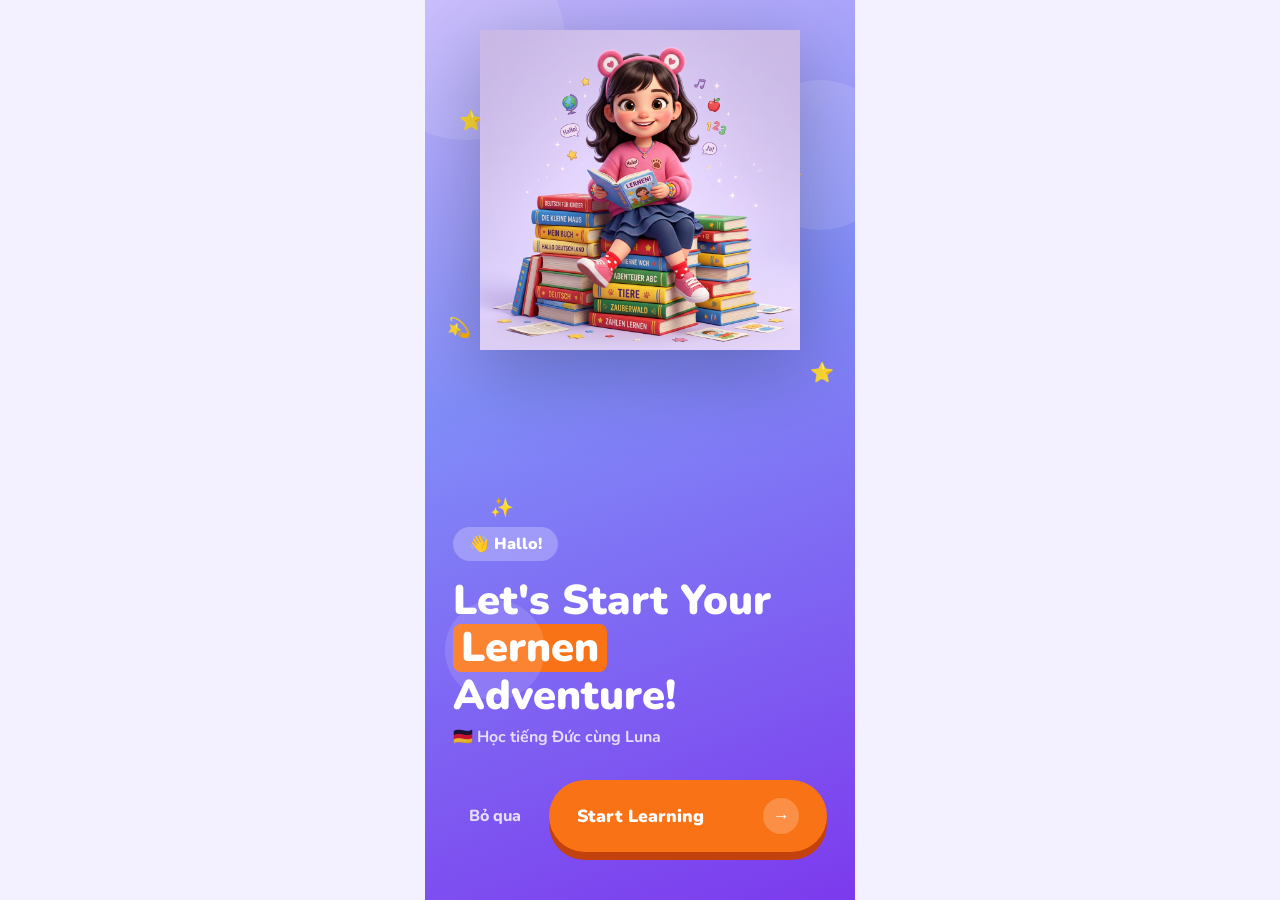
==== index.html @ e63ab8cc "Revamp app architecture to ES6 modules, integrate Mascot, and enhance UI" ====
<!DOCTYPE html>
<html lang="de">
<head>
  <meta charset="UTF-8">
  <meta name="viewport" content="width=device-width, initial-scale=1.0, maximum-scale=1.0, user-scalable=no">
  <title>Deutsch für Kinder 🇩🇪</title>

  <!-- PWA -->
  <link rel="manifest" href="manifest.json">
  <meta name="theme-color" content="#7C3AED">
  <meta name="mobile-web-app-capable" content="yes">
  <meta name="apple-mobile-web-app-capable" content="yes">
  <meta name="apple-mobile-web-app-status-bar-style" content="black-translucent">
  <meta name="apple-mobile-web-app-title" content="Deutsch">
  <link rel="apple-touch-icon" href="img/icon-192.png">
  <link rel="icon" type="image/png" sizes="192x192" href="img/icon-192.png">
  <link rel="icon" type="image/png" sizes="512x512" href="img/icon-512.png">

  <!-- SEO -->
  <meta name="description" content="Learn German through fun games and lessons — A1 to B2. For kids and beginners.">

  <!-- Fonts -->
  <link rel="preconnect" href="https://fonts.googleapis.com">
  <link href="https://fonts.googleapis.com/css2?family=Nunito:wght@400;700;800;900&display=swap" rel="stylesheet">
  <link rel="stylesheet" href="css/styles.css">

  <!-- Data Scripts (Loaded globally for easy access) -->
  <script src="data/a1.js"></script>
  <script src="data/a2.js"></script>
  <script src="data/b1_b2.js"></script>
  <script src="data/lessons.js"></script>
</head>
<body>
<div id="app">
  <main id="main-content"></main>
</div>

<!-- Main ES6 App Module -->
<script type="module" src="js/app.js"></script>

<script>
// ── PWA & INSTALL BANNER ──────────────────────────────────────────────
if ('serviceWorker' in navigator) {
  navigator.serviceWorker.register('sw.js')
    .then(reg => console.log('SW registered:', reg))
    .catch(err => console.error('SW failed:', err));
}

let _deferredPrompt;
window.addEventListener('beforeinstallprompt', e => {
  e.preventDefault();
  _deferredPrompt = e;
  if (!localStorage.getItem('pwa-dismissed')) showInstallBanner();
});

function showInstallBanner() {
  const banner = document.createElement('div');
  banner.id = 'install-banner';
  banner.style.cssText = `
    position:fixed; bottom:80px; left:20px; right:20px; 
    background:white; border-radius:16px; padding:16px; 
    box-shadow:0 12px 32px rgba(0,0,0,0.15); z-index:9999;
    display:flex; align-items:center; gap:12px;
    animation: slideUp 0.5s cubic-bezier(0.175, 0.885, 0.32, 1.275);
  `;
  banner.innerHTML = `
    <img src="img/icon-192.png" style="width:48px;height:48px;border-radius:12px;box-shadow:0 4px 12px rgba(124,58,237,0.2);">
    <div style="flex:1;">
      <div style="font-weight:800;font-size:.95rem;color:var(--text);">Cài đặt App</div>
      <div style="font-size:.75rem;color:var(--dim);font-weight:700;">Học tiếng Đức nhanh hơn!</div>
    </div>
    <button onclick="installPWA()" 
      style="background:linear-gradient(135deg, #8B5CF6, #6D28D9);color:white;border:none;border-radius:12px;
             padding:10px 16px;font-family:var(--font);font-weight:900;
             font-size:.85rem;cursor:pointer;box-shadow:0 4px 12px rgba(124,58,237,0.3);">Cài đặt</button>
    <button onclick="dismissInstall()" 
      style="background:none;border:none;font-size:1.2rem;cursor:pointer;color:#9CA3AF;padding:8px;">✕</button>
  `;
  document.body.appendChild(banner);
}

function installPWA() {
  if (!_deferredPrompt) return;
  _deferredPrompt.prompt();
  _deferredPrompt.userChoice.then(result => {
    if (result.outcome === 'accepted') console.log('[PWA] User accepted install');
    _deferredPrompt = null;
    const b = document.getElementById('install-banner');
    if (b) b.remove();
  });
}

function dismissInstall() {
  localStorage.setItem('pwa-dismissed', '1');
  const b = document.getElementById('install-banner');
  if (b) {
    b.style.transition = 'all 0.3s';
    b.style.opacity = '0';
    b.style.transform = 'translateY(20px)';
    setTimeout(() => b.remove(), 300);
  }
}
</script>
</body>
</html>
---- css/styles.css ----
@import url('https://fonts.googleapis.com/css2?family=Nunito:wght@400;700;800;900&display=swap');

:root {
  --purple: #7C3AED;
  --purple-light: #A78BFA;
  --purple-dark: #5B21B6;
  --orange: #F97316;
  --orange-light: #FED7AA;
  --yellow: #FBBF24;
  --green: #10B981;
  --red: #EF4444;
  --bg: #F3F0FF;
  --card: #FFFFFF;
  --text: #1E1B4B;
  --text-main: #1E1B4B;
  --dim: #6B7280;
  --radius: 20px;
  --border-radius-lg: 24px;
  --border-radius-md: 16px;
  --font: 'Nunito', sans-serif;
  --font-main: 'Nunito', sans-serif;
  --primary: #7C3AED;
  --primary-shadow: #5B21B6;
  --success: #10B981;
  --success-shadow: #059669;
  --warning: #F97316;
  --warning-shadow: #C2410C;
  --error: #EF4444;
  --error-shadow: #DC2626;
  --surface-shadow: rgba(124, 58, 237, 0.15);
}

* { box-sizing: border-box; margin: 0; padding: 0; }

body {
  font-family: var(--font);
  background: var(--bg);
  color: var(--text);
  display: flex;
  justify-content: center;
  min-height: 100vh;
}

#app {
  width: 100%;
  max-width: 430px;
  min-height: 100vh;
  display: flex;
  flex-direction: column;
  overflow: hidden;
  position: relative;
}

/* ── SPLASH ── */
.splash {
  background: linear-gradient(160deg, #C4B5FD 0%, #818CF8 40%, #7C3AED 100%);
  min-height: 100vh;
  display: flex;
  flex-direction: column;
  align-items: center;
  justify-content: flex-end;
  padding-bottom: 48px;
  position: relative;
  overflow: hidden;
}
.splash-bg-blob {
  position: absolute;
  border-radius: 50%;
  background: rgba(255,255,255,0.12);
}
.splash-bg-blob.b1 { width:200px;height:200px;top:-60px;left:-60px; }
.splash-bg-blob.b2 { width:150px;height:150px;top:80px;right:-40px; }
.splash-bg-blob.b3 { width:100px;height:100px;bottom:200px;left:20px; }
.splash-mascot {
  width: 80%;
  max-width: 320px;
  position: absolute;
  top: 30px;
  left: 50%;
  transform: translateX(-50%);
  animation: floatUp 3s ease-in-out infinite;
  filter: drop-shadow(0 20px 40px rgba(0,0,0,0.25));
}
.splash-stars {
  position: absolute;
  top: 0; left: 0; right: 0; bottom: 0;
  pointer-events: none;
}
.splash-star {
  position: absolute;
  font-size: 1.2rem;
  animation: twinkle 2s ease-in-out infinite;
}
.splash-content {
  text-align: left;
  width: 100%;
  padding: 0 28px;
}
.splash-hi {
  display: inline-block;
  background: rgba(255,255,255,0.25);
  color: white;
  font-weight: 900;
  font-size: 1rem;
  padding: 6px 16px;
  border-radius: 20px;
  margin-bottom: 16px;
}
.splash-title {
  font-size: 2.6rem;
  font-weight: 900;
  color: white;
  line-height: 1.15;
  margin-bottom: 6px;
}
.splash-title span {
  background: var(--orange);
  color: white;
  padding: 0 8px;
  border-radius: 8px;
  display: inline-block;
}
.splash-sub {
  color: rgba(255,255,255,0.8);
  font-size: 1rem;
  font-weight: 700;
  margin-bottom: 32px;
}
.splash-actions {
  display: flex;
  gap: 12px;
  align-items: center;
}
.btn-skip {
  background: none;
  border: none;
  color: rgba(255,255,255,0.8);
  font-family: var(--font);
  font-size: 1rem;
  font-weight: 800;
  cursor: pointer;
  padding: 16px;
}
.btn-start {
  flex: 1;
  background: var(--orange);
  color: white;
  border: none;
  border-radius: 50px;
  padding: 18px 28px;
  font-family: var(--font);
  font-size: 1.1rem;
  font-weight: 900;
  cursor: pointer;
  display: flex;
  align-items: center;
  justify-content: space-between;
  box-shadow: 0 8px 0 #C2410C;
  transition: transform 0.1s, box-shadow 0.1s;
}
.btn-start:active { transform: translateY(4px); box-shadow: 0 4px 0 #C2410C; }
.btn-start-arrow {
  width: 36px; height: 36px;
  background: rgba(255,255,255,0.2);
  border-radius: 50%;
  display: flex; align-items: center; justify-content: center;
}

/* ── HOME ── */
.home-screen { display: flex; flex-direction: column; min-height: 100vh; }

.home-header {
  background: white;
  padding: 20px;
  display: flex;
  align-items: center;
  gap: 12px;
  border-radius: 0 0 24px 24px;
  box-shadow: 0 4px 20px rgba(124,58,237,0.1);
}
.home-avatar-wrap {
  width: 52px; height: 52px;
  border-radius: 50%;
  background: linear-gradient(135deg, #C4B5FD, #7C3AED);
  display: flex; align-items: center; justify-content: center;
  font-size: 1.8rem;
  flex-shrink: 0;
  box-shadow: 0 4px 12px rgba(124,58,237,0.3);
}
.home-greeting { flex: 1; }
.home-greeting-name { font-size: 1.2rem; font-weight: 900; color: var(--text); }
.home-greeting-sub { font-size: 0.85rem; color: var(--dim); font-weight: 700; }
.home-notif {
  width: 42px; height: 42px;
  background: #F3F0FF;
  border-radius: 50%;
  display: flex; align-items: center; justify-content: center;
  font-size: 1.2rem;
  position: relative;
  cursor: pointer;
}
.home-notif-dot {
  width: 10px; height: 10px;
  background: var(--red);
  border-radius: 50%;
  position: absolute;
  top: 6px; right: 6px;
  border: 2px solid white;
}

.home-body { flex: 1; padding: 20px; overflow-y: auto; padding-bottom: 100px; }

.xp-card {
  background: linear-gradient(135deg, #818CF8, #7C3AED);
  border-radius: var(--radius);
  padding: 20px;
  color: white;
  margin-bottom: 24px;
  position: relative;
  overflow: hidden;
}
.xp-card-title { font-size: 1.1rem; font-weight: 900; margin-bottom: 4px; }
.xp-card-sub { font-size: 0.85rem; opacity: 0.8; font-weight: 700; margin-bottom: 14px; }
.xp-bar-track {
  height: 12px;
  background: rgba(255,255,255,0.2);
  border-radius: 6px;
  overflow: hidden;
}
.xp-bar-fill {
  height: 100%;
  background: var(--orange);
  border-radius: 6px;
  width: 10%;
  transition: width 1s ease;
}
.xp-card-trophy {
  position: absolute;
  right: 16px; top: 16px;
  font-size: 3rem;
  filter: drop-shadow(0 4px 8px rgba(0,0,0,0.2));
}

.section-title { font-size: 1.1rem; font-weight: 900; margin-bottom: 14px; color: var(--text); }

.category-row {
  display: flex;
  gap: 8px;
  overflow-x: auto;
  padding-bottom: 8px;
  margin-bottom: 24px;
  scrollbar-width: none;
}
.category-row::-webkit-scrollbar { display: none; }
.cat-item {
  display: flex;
  flex-direction: column;
  align-items: center;
  gap: 8px;
  min-width: 70px;
  cursor: pointer;
}
.cat-icon {
  width: 56px; height: 56px;
  border-radius: 50%;
  background: white;
  display: flex; align-items: center; justify-content: center;
  font-size: 1.6rem;
  box-shadow: 0 4px 12px rgba(0,0,0,0.08);
  transition: transform 0.2s;
}
.cat-icon:active { transform: scale(0.9); }
.cat-icon.active { background: var(--purple); }
.cat-label { font-size: 0.75rem; font-weight: 800; color: var(--dim); }

.feat-card {
  background: white;
  border-radius: var(--radius);
  padding: 20px;
  display: flex;
  gap: 16px;
  align-items: center;
  margin-bottom: 16px;
  box-shadow: 0 4px 16px rgba(0,0,0,0.06);
  cursor: pointer;
  transition: transform 0.2s;
}
.feat-card:active { transform: scale(0.98); }
.feat-icon {
  width: 52px; height: 52px;
  background: #F3F0FF;
  border-radius: 16px;
  display: flex; align-items: center; justify-content: center;
  font-size: 1.8rem;
  flex-shrink: 0;
}
.feat-info { flex: 1; }
.feat-title { font-size: 1rem; font-weight: 900; margin-bottom: 4px; }
.feat-desc { font-size: 0.8rem; color: var(--dim); font-weight: 700; }
.feat-arrow {
  width: 36px; height: 36px;
  background: var(--purple);
  border-radius: 50%;
  display: flex; align-items: center; justify-content: center;
  color: white;
  font-size: 1rem;
  flex-shrink: 0;
}

/* ── MAP ── */
.map-screen {
  min-height: 100vh;
  position: relative;
  overflow: hidden;
}
.map-bg {
  position: absolute;
  inset: 0;
  background: url('../img/map-bg.png') center/cover no-repeat;
}
.map-bg-overlay {
  position: absolute;
  inset: 0;
  background: linear-gradient(to bottom, rgba(0,0,0,0.1), rgba(0,0,0,0.05));
}
.map-topbar {
  position: relative;
  z-index: 10;
  padding: 16px 20px;
  display: flex;
  justify-content: space-between;
}
.map-stat {
  display: flex;
  align-items: center;
  gap: 8px;
  background: rgba(255,255,255,0.95);
  padding: 8px 16px;
  border-radius: 50px;
  font-weight: 900;
  font-size: 1.1rem;
  box-shadow: 0 4px 12px rgba(0,0,0,0.15);
}
.map-stat.coins { color: var(--orange); }
.map-stat.stars { color: var(--yellow); }

.map-nodes {
  position: relative;
  z-index: 5;
  padding: 20px 0 120px;
  min-height: calc(100vh - 80px);
}
.map-node {
  position: absolute;
  width: 70px; height: 70px;
  border-radius: 50%;
  background: white;
  border: 4px solid rgba(255,255,255,0.8);
  display: flex; align-items: center; justify-content: center;
  font-size: 1.4rem;
  font-weight: 900;
  color: var(--purple-dark);
  box-shadow: 0 6px 0 rgba(0,0,0,0.2), 0 8px 24px rgba(0,0,0,0.15);
  cursor: pointer;
  transition: transform 0.2s;
}
.map-node.done { background: var(--yellow); color: white; }
.map-node.active {
  background: var(--purple);
  color: white;
  border-color: white;
  animation: pulse-node 1.5s ease-in-out infinite;
}
.map-node.locked { background: #D1D5DB; color: #9CA3AF; cursor: default; }
.map-node:active:not(.locked) { transform: scale(0.92); }

@keyframes pulse-node {
  0%,100% { box-shadow: 0 6px 0 rgba(0,0,0,0.2), 0 0 0 0 rgba(124,58,237,0.4); }
  50% { box-shadow: 0 6px 0 rgba(0,0,0,0.2), 0 0 0 16px rgba(124,58,237,0); }
}

.map-node-flag {
  position: absolute;
  top: -32px;
  left: 50%; transform: translateX(-50%);
  font-size: 1.4rem;
  animation: bounce-flag 0.8s ease-in-out infinite alternate;
}
@keyframes bounce-flag {
  0% { transform: translateX(-50%) translateY(0); }
  100% { transform: translateX(-50%) translateY(-6px); }
}

.map-bottombar {
  position: fixed;
  bottom: 0; left: 50%;
  transform: translateX(-50%);
  width: 100%; max-width: 430px;
  background: var(--purple-dark);
  padding: 12px 24px 24px;
  display: flex; gap: 12px; justify-content: center;
  z-index: 20;
  border-radius: 28px 28px 0 0;
}
.map-btn {
  width: 52px; height: 52px;
  background: rgba(255,255,255,0.15);
  border: none;
  border-radius: 50%;
  display: flex; align-items: center; justify-content: center;
  font-size: 1.3rem;
  cursor: pointer;
  transition: background 0.2s;
}
.map-btn:active { background: rgba(255,255,255,0.3); }

/* ── LESSON LIST ── */
.lesson-screen { display: flex; flex-direction: column; min-height: 100vh; }
.lesson-header {
  padding: 24px 20px 16px;
  background: white;
  border-radius: 0 0 24px 24px;
  box-shadow: 0 4px 16px rgba(0,0,0,0.06);
}
.lesson-back {
  background: none; border: none;
  font-size: 1.5rem; cursor: pointer;
  margin-bottom: 12px; padding: 0;
}
.lesson-title { font-size: 1.8rem; font-weight: 900; line-height: 1.2; margin-bottom: 16px; }
.lesson-title em { font-style: italic; color: var(--purple); }

.search-bar {
  display: flex;
  align-items: center;
  gap: 10px;
  background: #F3F0FF;
  border-radius: 50px;
  padding: 12px 16px;
  margin-bottom: 14px;
}
.search-bar input {
  flex: 1; background: none; border: none; outline: none;
  font-family: var(--font); font-size: 0.95rem; font-weight: 700;
  color: var(--text);
}
.search-bar input::placeholder { color: var(--dim); }

.filter-tabs {
  display: flex; gap: 8px; overflow-x: auto; scrollbar-width: none;
}
.filter-tabs::-webkit-scrollbar { display: none; }
.tab-pill {
  padding: 8px 18px;
  border-radius: 50px;
  border: none;
  font-family: var(--font);
  font-size: 0.85rem; font-weight: 800;
  cursor: pointer;
  white-space: nowrap;
  background: #E9E5FF;
  color: var(--dim);
  transition: all 0.2s;
}
.tab-pill.active { background: var(--purple); color: white; }

.lesson-list { flex: 1; padding: 20px; padding-bottom: 40px; overflow-y: auto; }

.lesson-card {
  background: white;
  border-radius: var(--radius);
  padding: 16px;
  display: grid;
  grid-template-columns: 1fr auto;
  grid-template-rows: auto auto;
  gap: 8px;
  margin-bottom: 16px;
  box-shadow: 0 4px 16px rgba(0,0,0,0.06);
  cursor: pointer;
  transition: transform 0.2s;
  overflow: hidden;
}
.lesson-card:active { transform: scale(0.98); }
.lesson-card-label {
  font-size: 0.75rem; font-weight: 800;
  color: var(--purple-light);
  text-transform: uppercase; letter-spacing: 0.5px;
}
.lesson-card-title { font-size: 1.05rem; font-weight: 900; margin-bottom: 4px; }
.lesson-card-desc { font-size: 0.8rem; color: var(--dim); font-weight: 700; }
.lesson-card-badge {
  grid-row: 1 / 3;
  grid-column: 2;
  align-self: start;
  background: #1E1B4B;
  color: white;
  border-radius: 50%;
  width: 44px; height: 44px;
  display: flex; align-items: center; justify-content: center;
  font-size: 0.75rem; font-weight: 900;
}
.lesson-card-footer {
  grid-column: 1 / 3;
  display: flex; gap: 10px; align-items: center;
}
.btn-lesson-action {
  padding: 10px 20px;
  border: none; border-radius: 50px;
  font-family: var(--font); font-size: 0.9rem; font-weight: 900;
  cursor: pointer;
}
.btn-lesson-action.start { background: var(--orange); color: white; }
.btn-lesson-action.locked { background: #E9E5FF; color: var(--dim); }

/* ── COMPLETE POPUP ── */
.complete-overlay {
  position: fixed; inset: 0;
  background: rgba(0,0,0,0.5);
  backdrop-filter: blur(4px);
  display: flex; align-items: center; justify-content: center;
  z-index: 999;
  padding: 24px;
}
.complete-card {
  background: white;
  border-radius: 28px;
  border: 4px solid #93C5FD;
  padding: 40px 24px 28px;
  text-align: center;
  width: 100%;
  max-width: 340px;
  position: relative;
  box-shadow: 0 24px 60px rgba(0,0,0,0.25);
  animation: popIn 0.4s cubic-bezier(0.34, 1.56, 0.64, 1);
}
.complete-stars {
  display: flex;
  justify-content: center;
  align-items: flex-end;
  gap: -8px;
  margin-bottom: 20px;
  margin-top: -60px;
}
.complete-star {
  font-size: 3rem;
  filter: drop-shadow(0 4px 8px rgba(0,0,0,0.2));
  animation: starPop 0.4s cubic-bezier(0.34, 1.56, 0.64, 1) backwards;
}
.complete-star.mid { font-size: 3.8rem; animation-delay: 0.1s; }
.complete-star:last-child { animation-delay: 0.2s; }

.complete-banner {
  background: linear-gradient(135deg, #F472B6, #EC4899);
  color: white;
  font-size: 1.8rem;
  font-weight: 900;
  padding: 12px 32px;
  border-radius: 50px;
  margin-bottom: 20px;
  display: inline-block;
  box-shadow: 0 6px 0 #BE185D;
}
.complete-level {
  background: #60A5FA;
  color: white;
  font-size: 0.85rem;
  font-weight: 900;
  padding: 4px 16px;
  border-radius: 50px;
  display: inline-block;
  margin-bottom: 20px;
}
.complete-stats { margin-bottom: 24px; font-weight: 800; font-size: 1rem; }
.complete-stats .score { color: var(--orange); font-size: 1.1rem; }
.complete-stats .check { color: var(--green); }
.complete-actions { display: flex; gap: 12px; justify-content: center; }
.complete-action-btn {
  width: 54px; height: 54px;
  border-radius: 50%;
  border: none;
  font-size: 1.3rem;
  cursor: pointer;
  display: flex; align-items: center; justify-content: center;
  transition: transform 0.2s;
}
.complete-action-btn:active { transform: scale(0.9); }
.complete-action-btn.home { background: #F87171; color: white; }
.complete-action-btn.next { background: var(--green); color: white; }
.complete-action-btn.retry { background: #60A5FA; color: white; }

/* ── CONFETTI ── */
.confetti-wrap {
  position: fixed; inset: 0; pointer-events: none; z-index: 998;
  overflow: hidden;
}
.confetti-piece {
  position: absolute;
  width: 10px; height: 10px;
  top: -20px;
  animation: confettiFall linear forwards;
  border-radius: 2px;
}
@keyframes confettiFall {
  0% { transform: translateY(0) rotate(0deg); opacity: 1; }
  100% { transform: translateY(110vh) rotate(720deg); opacity: 0; }
}

/* ── AVATAR SELECTION ── */
.selection-screen {
  display: flex;
  flex-direction: column;
  align-items: center;
  padding: 40px 20px;
  min-height: 100vh;
  background: var(--bg);
}
.selection-title {
  font-size: 2rem;
  font-weight: 900;
  margin-bottom: 8px;
  background: linear-gradient(135deg, var(--purple), var(--purple-light));
  -webkit-background-clip: text;
  -webkit-text-fill-color: transparent;
  background-clip: text;
  text-align: center;
}
.selection-subtitle {
  color: var(--dim);
  font-size: 1rem;
  margin-bottom: 32px;
  font-weight: 700;
  text-align: center;
}
.avatar-grid {
  display: flex;
  flex-wrap: wrap;
  justify-content: center;
  gap: 16px;
  max-width: 400px;
}
.avatar-card {
  background: white;
  border: 3px solid transparent;
  border-radius: 24px;
  padding: 20px 16px;
  width: 140px;
  cursor: pointer;
  transition: transform 0.2s, box-shadow 0.2s, border-color 0.2s;
  display: flex;
  flex-direction: column;
  align-items: center;
  box-shadow: 0 6px 15px rgba(0,0,0,0.08);
  text-align: center;
}
.avatar-card:active { transform: scale(0.95) translateY(4px); }
.avatar-card.selected {
  border-color: var(--purple);
  background: #EDE9FE;
  box-shadow: 0 10px 25px rgba(124,58,237,0.3);
  transform: scale(1.05) translateY(-4px);
}
.avatar-card-emoji {
  font-size: 3rem;
  margin-bottom: 8px;
  transition: transform 0.3s;
}
.avatar-card.selected .avatar-card-emoji {
  animation: bounce 0.6s infinite alternate;
}
.avatar-card-name {
  font-weight: 900;
  font-size: 1.1rem;
  margin-bottom: 4px;
  color: var(--text);
}
.avatar-card-personality {
  font-size: 0.78rem;
  color: var(--dim);
  line-height: 1.3;
  font-weight: 700;
}

/* ── BUTTONS ── */
.btn {
  padding: 16px 28px;
  border: none;
  border-radius: 16px;
  font-family: var(--font);
  font-weight: 800;
  font-size: 1.1rem;
  cursor: pointer;
  transition: transform 0.1s;
  width: 100%;
}
.btn:active { transform: translateY(4px); }
.btn.primary {
  background: var(--purple);
  color: white;
  box-shadow: 0 6px 0 var(--purple-dark);
}
.btn.primary:active { box-shadow: 0 2px 0 var(--purple-dark) !important; }
.btn.disabled { opacity: 0.4; cursor: not-allowed; pointer-events: none; }

/* ── BOTTOM NAV ── */
.bottom-nav {
  position: fixed;
  bottom: 0; left: 50%; transform: translateX(-50%);
  width: 100%; max-width: 430px;
  background: white;
  padding: 12px 20px 20px;
  display: flex; justify-content: space-around;
  border-top: 1px solid #E9E5FF;
  z-index: 50;
  box-shadow: 0 -4px 20px rgba(0,0,0,0.08);
}
.nav-item {
  display: flex; flex-direction: column; align-items: center; gap: 4px;
  cursor: pointer; border: none; background: none;
  font-family: var(--font); font-size: 0.7rem; font-weight: 800;
  color: var(--dim);
  padding: 8px 16px; border-radius: 16px;
  transition: all 0.2s;
}
.nav-item .nav-icon { font-size: 1.4rem; transition: transform 0.2s; }
.nav-item.active { color: var(--purple); }
.nav-item.active .nav-icon { transform: scale(1.2); }

@keyframes floatUp {
  0%,100% { transform: translateX(-50%) translateY(0); }
  50% { transform: translateX(-50%) translateY(-12px); }
}
@keyframes twinkle {
  0%,100% { opacity: 1; transform: scale(1); }
  50% { opacity: 0.3; transform: scale(0.7); }
}
@keyframes popIn {
  0% { transform: scale(0.5); opacity: 0; }
  100% { transform: scale(1); opacity: 1; }
}
@keyframes starPop {
  0% { transform: scale(0) rotate(-30deg); }
  100% { transform: scale(1) rotate(0deg); }
}

/* ── REWARD POPUP ── */
.reward-overlay {
  position: fixed; inset: 0; z-index: 200;
  background: rgba(0,0,0,.55);
  display: flex; align-items: center; justify-content: center;
  backdrop-filter: blur(4px);
}
.reward-card {
  background: white; border-radius: 32px;
  padding: 40px 32px; text-align: center;
  max-width: 320px; width: 90%;
  box-shadow: 0 24px 60px rgba(0,0,0,.25);
  transform: scale(.7) translateY(40px);
  opacity: 0;
  transition: transform .4s cubic-bezier(.34,1.56,.64,1), opacity .3s ease;
}
.reward-card.reward-in {
  transform: scale(1) translateY(0);
  opacity: 1;
}
.reward-emoji { font-size: 4rem; animation: bounce .6s ease infinite alternate; margin-bottom: 8px; }
.reward-title { font-size: 2rem; font-weight: 900; color: var(--purple); margin-bottom: 12px; }
.reward-stars { font-size: 2.2rem; margin-bottom: 12px; letter-spacing: 4px; }
.reward-badge {
  display: inline-block;
  background: linear-gradient(135deg,#FBBF24,#F59E0B);
  color: white; font-weight: 900; font-size: 1.1rem;
  padding: 8px 24px; border-radius: 50px;
  margin-bottom: 10px;
  animation: starPop .5s ease .2s both;
}
.reward-streak { font-size: .95rem; font-weight: 800; color: #F59E0B; margin-bottom: 8px; }
.reward-score  { font-size: .85rem; color: var(--dim); font-weight: 700; margin-bottom: 20px; }
.reward-btn {
  background: var(--purple); color: white;
  border: none; border-radius: 50px;
  padding: 16px 40px; font-family: var(--font);
  font-size: 1.05rem; font-weight: 900; cursor: pointer;
  box-shadow: 0 6px 0 var(--purple-dark);
  transition: transform .15s, box-shadow .15s;
  width: 100%;
}
.reward-btn:active { transform: translateY(4px); box-shadow: 0 2px 0 var(--purple-dark); }

/* ── MICRO-INTERACTIONS ── */
/* Button scale on tap */
button { -webkit-tap-highlight-color: transparent; }
.choice-btn, .btn-lesson-action, .cat-item, .feat-card, .lesson-card {
  transition: transform .12s ease, box-shadow .12s ease;
}
.choice-btn:active, .btn-lesson-action:active { transform: scale(.95); }
.cat-item:active { transform: scale(.92); }
.feat-card:active, .lesson-card:active { transform: scale(.98); }

/* Correct answer star burst */
@keyframes starBurst {
  0%   { transform: scale(0) rotate(-30deg); opacity: 1; }
  60%  { transform: scale(1.4) rotate(10deg); opacity: 1; }
  100% { transform: scale(1) rotate(0); opacity: 1; }
}
.answer-correct { animation: starBurst .45s cubic-bezier(.34,1.56,.64,1) forwards; }

/* Wrong answer shake */
@keyframes shake {
  0%,100% { transform: translateX(0); }
  20%,60%  { transform: translateX(-8px); }
  40%,80%  { transform: translateX(8px); }
}
.answer-wrong { animation: shake .4s ease; }

/* Map node pulse for active level */
@keyframes pulseNode {
  0%,100% { box-shadow: 0 0 10px 3px rgba(52,211,153,.4); }
  50%     { box-shadow: 0 0 22px 8px rgba(52,211,153,.7); }
}

/* Bounce keyframe (shared) */
@keyframes bounce {
  from { transform: translateY(0); }
  to   { transform: translateY(-8px); }
}
@keyframes breathe {
  0%,100% { transform: scale(1); }
  50%     { transform: scale(1.08); }
}

/* ── SMART UNLOCK STATES ── */
.lesson-card.lesson-locked {
  opacity: .55;
  filter: grayscale(.4);
  pointer-events: none;        /* block card-level clicks */
}
.lesson-card.lesson-locked .btn-lesson-action.locked {
  pointer-events: none;
  background: #CBD5E1 !important;
  color: #94A3B8;
  cursor: not-allowed;
}
.tab-pill.tab-locked {
  opacity: .5;
  cursor: not-allowed;
}
.tab-pill.tab-locked:hover {
  opacity: .6;
}

/* ── BILINGUAL STORY READER ───────────────────────────── */
.bilingual-row {
  margin-bottom: 14px;
  border-radius: 18px;
  overflow: hidden;
  box-shadow: 0 2px 10px rgba(0,0,0,.06);
  background: white;
}

.bilingual-de,
.bilingual-tr {
  display: flex;
  align-items: flex-start;
  gap: 10px;
  padding: 14px 16px;
  font-size: .95rem;
  font-weight: 700;
  line-height: 1.65;
  color: var(--text);
  position: relative;
}

.bilingual-de {
  background: #F5F3FF;
  border-left: 3px solid #7C3AED;
  border-bottom: 1px solid #EDE9FE;
}

.bilingual-tr {
  border-radius: 0 0 18px 18px;
}

.bilingual-lang-badge {
  font-size: .65rem;
  font-weight: 900;
  padding: 2px 8px;
  border-radius: 20px;
  white-space: nowrap;
  flex-shrink: 0;
  margin-top: 3px;
  letter-spacing: .03em;
}

.bilingual-speak {
  margin-left: auto;
  background: #EDE9FE;
  border: none;
  border-radius: 50%;
  width: 34px;
  height: 34px;
  font-size: 1rem;
  cursor: pointer;
  flex-shrink: 0;
  transition: transform .15s;
}
.bilingual-speak:active {
  transform: scale(.88);
}

/* -- ANIMATIONS ----------------------------- */
@keyframes float {
  0%, 100% { transform: translateY(0); }
  50% { transform: translateY(-8px); }
}

@keyframes breathe {
  0%, 100% { transform: scale(1); }
  50% { transform: scale(1.05); }
}

@keyframes bounce {
  0%, 100% { transform: translateY(0) scale(1); }
  50% { transform: translateY(-15px) scale(1.05); }
}

@keyframes droop {
  0%, 100% { transform: translateY(0) rotate(0); }
  50% { transform: translateY(5px) rotate(-10deg); }
}

@keyframes slideUp {
  from { opacity: 0; transform: translateY(20px); }
  to { opacity: 1; transform: translateY(0); }
}
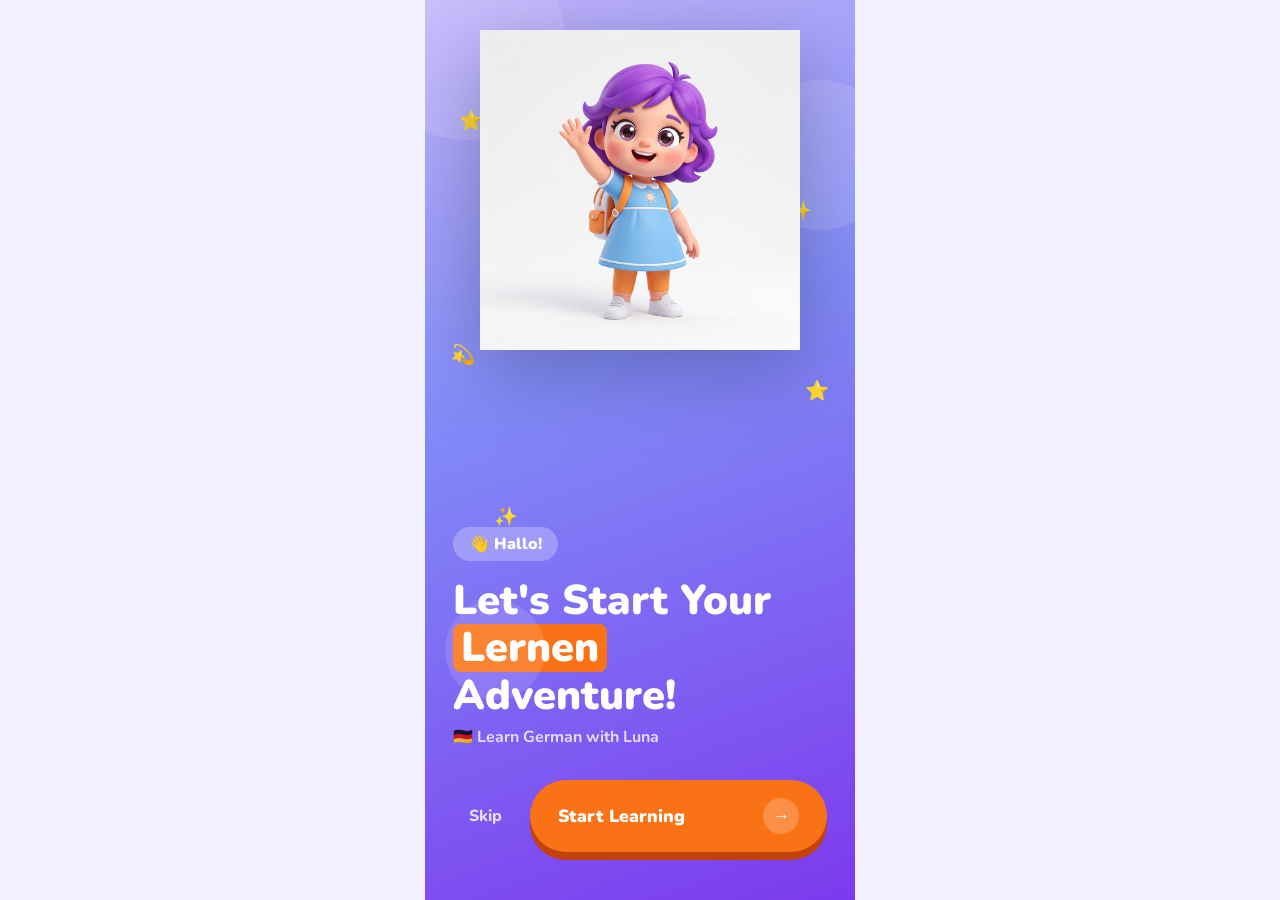
==== commit 0e16bd0a: "Restore full working app and integrate Luna mascot properly" ====
--- a/index.html
+++ b/index.html
@@ -24,58 +24,1455 @@
   <link href="https://fonts.googleapis.com/css2?family=Nunito:wght@400;700;800;900&display=swap" rel="stylesheet">
   <link rel="stylesheet" href="css/styles.css">
 
-  <!-- Data Scripts (Loaded globally for easy access) -->
+  <!-- Data & App scripts -->
   <script src="data/a1.js"></script>
   <script src="data/a2.js"></script>
   <script src="data/b1_b2.js"></script>
   <script src="data/lessons.js"></script>
+  <script src="js/games.js"></script>
 </head>
 <body>
 <div id="app">
   <main id="main-content"></main>
 </div>
 
-<!-- Main ES6 App Module -->
-<script type="module" src="js/app.js"></script>
-
 <script>
-// ── PWA & INSTALL BANNER ──────────────────────────────────────────────
+// ── STATE ──────────────────────────────────────────────
+const state = {
+  avatarType: localStorage.getItem('avatarType') || null,
+  stars:      parseInt(localStorage.getItem('stars'))  || 0,
+  xp:         parseInt(localStorage.getItem('xp'))     || 0,
+  level:      parseInt(localStorage.getItem('level'))  || 1,
+  streak:     parseInt(localStorage.getItem('streak')) || 0,
+  lastDay:    localStorage.getItem('lastDay') || '',
+  completedLessons: JSON.parse(localStorage.getItem('completedLessons') || '[]'),
+  lessonScores:     JSON.parse(localStorage.getItem('lessonScores')     || '{}'),
+};
+
+function saveState() {
+  localStorage.setItem('avatarType',        state.avatarType || '');
+  localStorage.setItem('stars',             state.stars);
+  localStorage.setItem('xp',               state.xp);
+  localStorage.setItem('level',            state.level);
+  localStorage.setItem('streak',           state.streak);
+  localStorage.setItem('lastDay',          state.lastDay);
+  localStorage.setItem('completedLessons', JSON.stringify(state.completedLessons));
+  localStorage.setItem('lessonScores',     JSON.stringify(state.lessonScores));
+}
+
+function addStars(n) {
+  state.stars += n;
+  state.xp    += n * 10;
+  if (state.xp >= 500) { state.level++; state.xp -= 500; }
+  saveState();
+}
+
+function updateStreak() {
+  const today = new Date().toDateString();
+  if (state.lastDay === today) return; // already counted today
+  const yesterday = new Date(Date.now() - 86400000).toDateString();
+  state.streak = (state.lastDay === yesterday) ? state.streak + 1 : 1;
+  state.lastDay = today;
+  saveState();
+}
+// Check streak on load
+updateStreak();
+
+
+// ── AVATARS ────────────────────────────────────────────
+const AVATARS = [
+  { id:'rocket',  emoji:'🚀', name:'Rocket',  desc:'Fast & adventurous' },
+  { id:'dragon',  emoji:'🐲', name:'Drachen',  desc:'Brave & clever' },
+  { id:'unicorn', emoji:'🦄', name:'Einhorn', desc:'Creative & fun' },
+  { id:'robot',   emoji:'🤖', name:'Robo',    desc:'Logical & precise' },
+  { id:'fox',     emoji:'🦊', name:'Fuchs',   desc:'Smart & quick' },
+  { id:'owl',     emoji:'🦉', name:'Eule',    desc:'Wise & studious' },
+];
+
+function getEmoji() {
+  const a = AVATARS.find(x => x.id === state.avatarType);
+  return a ? a.emoji : '😊';
+}
+
+// ── SCORE HELPERS ──────────────────────────────────────
+function scoreStars(pct) {
+  if (pct >= 90) return '⭐⭐⭐';
+  if (pct >= 60) return '⭐⭐';
+  if (pct >  0)  return '⭐';
+  return '';
+}
+function scoreColor(pct) {
+  if (pct >= 90) return '#10B981';
+  if (pct >= 60) return '#FBBF24';
+  return '#F87171';
+}
+function getAllLessons() {
+  const data = window.LESSON_DATA || { levels: [] };
+  return data.levels.flatMap(l => l.lessons);
+}
+
+// ── ROUTER ─────────────────────────────────────────────
+function navigate(route) {
+  const main = document.getElementById('main-content');
+  // remove any leftover overlays
+  document.querySelectorAll('.complete-overlay,.confetti-wrap').forEach(e => e.remove());
+
+  switch(route) {
+    case 'splash':          main.innerHTML = splashHTML();       splashHandlers();       break;
+    case 'selection_or_home':
+      if (!state.avatarType) navigate('selection');
+      else navigate('home');
+      break;
+    case 'selection':       main.innerHTML = selectionHTML();    selectionHandlers();    break;
+    case 'home':            main.innerHTML = homeHTML();         homeHandlers();         break;
+    case 'map':             main.innerHTML = mapHTML();          mapHandlers();          break;
+    case 'lesson-list':     main.innerHTML = lessonListHTML();   lessonListHandlers();   break;
+    case 'lesson':          startLesson();                                                break;
+    // ── THÊM SCREEN MỚI TẠI ĐÂY ──
+    case 'games':           main.innerHTML = gamesHTML();        break;
+    case 'game-drag':       main.innerHTML = gameDragHTML();     break;
+    case 'game-quiz':       main.innerHTML = gameQuizHTML();     break;
+    case 'game-memory':     main.innerHTML = gameMemoryHTML();   break;
+    case 'stories':         main.innerHTML = storiesHTML();      storiesHandlers();      break;
+    case 'discover':        main.innerHTML = discoverHTML();     discoverHandlers();     break;
+    case 'activities':      main.innerHTML = activitiesHTML();   activitiesHandlers();   break;
+    default:                navigate('home');
+  }
+}
+
+// ── SPLASH ─────────────────────────────────────────────
+function splashHTML() {
+  return `
+  <div class="splash">
+    <div class="splash-bg-blob b1"></div>
+    <div class="splash-bg-blob b2"></div>
+    <div class="splash-bg-blob b3"></div>
+    <div class="splash-stars">
+      <span class="splash-star" style="top:12%;left:8%;animation-delay:0s">⭐</span>
+      <span class="splash-star" style="top:22%;right:10%;animation-delay:.6s">✨</span>
+      <span class="splash-star" style="top:38%;left:6%;animation-delay:1.1s">💫</span>
+      <span class="splash-star" style="top:42%;right:6%;animation-delay:.3s">⭐</span>
+      <span class="splash-star" style="top:56%;left:16%;animation-delay:.9s">✨</span>
+    </div>
+    <img class="splash-mascot" src="img/mascot.png" alt="Luna" onerror="this.style.fontSize='8rem';this.outerHTML='<div class=splash-mascot style=text-align:center;padding-top:60px;font-size:9rem>🧒</div>'">
+    <div class="splash-content">
+      <div class="splash-hi">👋 Hallo!</div>
+      <h1 class="splash-title">Let's Start Your<br><span>Lernen</span><br>Adventure!</h1>
+      <p class="splash-sub">🇩🇪 Learn German with Luna</p>
+      <div class="splash-actions">
+        <button class="btn-skip" id="btn-skip">Skip</button>
+        <button class="btn-start" id="btn-start">Start Learning <span class="btn-start-arrow">→</span></button>
+      </div>
+    </div>
+  </div>`;
+}
+function splashHandlers() {
+  document.getElementById('btn-start')?.addEventListener('click', () => navigate('selection_or_home'));
+  document.getElementById('btn-skip')?.addEventListener('click',  () => navigate('selection_or_home'));
+}
+
+// ── AVATAR SELECTION ───────────────────────────────────
+function selectionHTML() {
+  return `
+  <div class="screen-padding selection-screen">
+    <h1 class="selection-title">Choose Your Buddy</h1>
+    <p class="selection-subtitle">Who will join you on your German adventure?</p>
+    <div class="avatar-grid">
+      ${AVATARS.map(a => `
+        <div class="avatar-card" data-id="${a.id}">
+          <div class="avatar-card-emoji">${a.emoji}</div>
+          <div class="avatar-card-name">${a.name}</div>
+          <div class="avatar-card-personality">${a.desc}</div>
+        </div>`).join('')}
+    </div>
+    <div style="width:100%;max-width:300px;margin-top:40px;">
+      <button class="btn primary disabled" id="btn-confirm-avatar" style="border-radius:50px;">Let's go! 🚀</button>
+    </div>
+  </div>`;
+}
+function selectionHandlers() {
+  let sel = null;
+  const cards  = document.querySelectorAll('.avatar-card');
+  const confirm = document.getElementById('btn-confirm-avatar');
+  cards.forEach(c => c.addEventListener('click', () => {
+    cards.forEach(x => x.classList.remove('selected'));
+    c.classList.add('selected');
+    sel = c.dataset.id;
+    confirm.classList.remove('disabled');
+  }));
+  confirm.addEventListener('click', () => {
+    if (sel) { state.avatarType = sel; saveState(); navigate('home'); }
+  });
+}
+
+// ── HOME ───────────────────────────────────────────────
+function homeHTML() {
+  const xpPct = Math.min(100, Math.round((state.xp/500)*100));
+  const name  = state.avatarType ? state.avatarType.charAt(0).toUpperCase()+state.avatarType.slice(1) : 'Freund';
+  const cats  = [
+    {icon:'📚', label:'Lessons',    route:'lesson-list'},
+    {icon:'🎮', label:'Games',      route:'games'},
+    {icon:'📖', label:'Stories',    route:'stories'},
+    {icon:'🎨', label:'Activities', route:'activities'},
+    {icon:'🔭', label:'Discover',   route:'discover'},
+  ];
+  const feats = [
+    {icon:'📚', title:'Lessons',    desc:'Vocabulary & grammar from A1 to B2.',       route:'lesson-list', border:'#818CF8', bg:'#EDE9FE'},
+    {icon:'📖', title:'Stories',    desc:'Short German stories for beginners.',        route:'stories',     border:'#34D399', bg:'#D1FAE5'},
+    {icon:'🔭', title:'Discover',   desc:'Culture, geography & fun facts about Germany.',route:'discover',  border:'#F472B6', bg:'#FCE7F3'},
+    {icon:'🎮', title:'Games',      desc:'Adventure on the map and earn stars!',      route:'games',       border:'#FBBF24', bg:'#FEF3C7'},
+    {icon:'🎨', title:'Activities', desc:'Matching games and fun challenges.',         route:'activities',  border:'#60A5FA', bg:'#EFF6FF'},
+  ];
+  return `
+  <div class="home-screen">
+    <div class="home-header">
+      <div class="home-avatar-wrap">${getEmoji()}</div>
+      <div class="home-greeting">
+        <div class="home-greeting-name">Hallo, ${name}!</div>
+        <div class="home-greeting-sub">📈 Progress ${xpPct}%</div>
+      </div>
+      <div class="home-notif">🔔<span class="home-notif-dot"></span></div>
+    </div>
+    <div class="home-body">
+      <!-- Luna Mascot Welcome -->
+      <div style="display:flex;align-items:center;gap:14px;background:linear-gradient(135deg, #F3F0FF, #E0E7FF);padding:14px 16px;border-radius:20px;margin-bottom:16px;box-shadow:0 6px 20px rgba(124,58,237,0.1);">
+        <div style="width:64px;height:64px;border-radius:50%;padding:3px;background:white;box-shadow:0 4px 12px rgba(124,58,237,0.15);flex-shrink:0;animation:float 4s ease-in-out infinite;">
+          <img src="img/mascot.png" style="width:100%;height:100%;border-radius:50%;object-fit:cover;" alt="Luna">
+        </div>
+        <div style="background:white;padding:10px 14px;border-radius:16px;border-top-left-radius:4px;box-shadow:0 2px 8px rgba(0,0,0,0.04);flex:1;position:relative;">
+          <div style="font-weight:800;color:var(--purple);font-size:.85rem;margin-bottom:2px;">Luna</div>
+          <div style="font-size:.82rem;color:var(--text);font-weight:700;">Hallo! Lass uns heute Deutsch lernen! 🇩🇪</div>
+          <div style="position:absolute;left:-8px;top:0;width:0;height:0;border-top:10px solid white;border-left:10px solid transparent;"></div>
+        </div>
+      </div>
+      <div class="xp-card">
+        <div style="display:flex;align-items:center;justify-content:space-between;margin-bottom:12px;">
+          <div>
+            <div class="xp-card-trophy">🏆</div>
+            <div class="xp-card-title">Level ${state.level}</div>
+          </div>
+          <div style="display:flex;gap:12px;">
+            <div style="text-align:center;background:rgba(255,255,255,.15);border-radius:16px;padding:8px 14px;">
+              <div style="font-size:1.3rem;">⭐</div>
+              <div style="font-size:.85rem;font-weight:900;">${state.stars}</div>
+            </div>
+            <div style="text-align:center;background:rgba(255,255,255,.15);border-radius:16px;padding:8px 14px;">
+              <div style="font-size:1.3rem;">🔥</div>
+              <div style="font-size:.85rem;font-weight:900;">${state.streak}d</div>
+            </div>
+          </div>
+        </div>
+        <div class="xp-card-sub">Keep it up — ${state.streak > 1 ? state.streak+'-day streak! 🔥' : 'Start your streak today!'}</div>
+        <div class="xp-bar-track"><div class="xp-bar-fill" style="width:${xpPct}%"></div></div>
+      </div>
+      ${(()=>{
+        const all = getAllLessons();
+        const done = all.filter(l => state.completedLessons.includes(l.id));
+        const scores = done.map(l => (state.lessonScores[l.id]||{best:0}).best);
+        const avg = scores.length ? Math.round(scores.reduce((a,b)=>a+b,0)/scores.length) : 0;
+        const weak = done.filter(l => (state.lessonScores[l.id]||{best:100}).best < 70);
+        if (!done.length) return '';
+        return `<div style="background:white;border-radius:20px;padding:16px 20px;margin-bottom:16px;box-shadow:0 4px 16px rgba(0,0,0,.06);">
+          <div style="font-weight:900;font-size:.9rem;color:var(--text);margin-bottom:10px;">📊 Your Progress</div>
+          <div style="display:grid;grid-template-columns:1fr 1fr 1fr;gap:8px;text-align:center;">
+            <div><div style="font-size:1.4rem;font-weight:900;color:var(--purple);">${done.length}</div><div style="font-size:.7rem;color:var(--dim);font-weight:700;">Lessons done</div></div>
+            <div><div style="font-size:1.4rem;font-weight:900;color:#10B981;">${avg}%</div><div style="font-size:.7rem;color:var(--dim);font-weight:700;">Avg score</div></div>
+            <div><div style="font-size:1.4rem;font-weight:900;color:#F59E0B;">${state.stars}</div><div style="font-size:.7rem;color:var(--dim);font-weight:700;">Stars earned</div></div>
+          </div>
+          ${weak.length ? `<div style="margin-top:10px;padding-top:10px;border-top:1px solid #F0EDFF;font-size:.8rem;font-weight:800;color:#F87171;">⚠️ Needs review: ${weak.slice(0,2).map(l=>l.title).join(', ')}${weak.length>2?' +more':''}</div>` : '<div style="margin-top:8px;font-size:.8rem;font-weight:800;color:#10B981;">✅ All lessons looking great!</div>'}
+        </div>`;
+      })()}
+      <p class="section-title">Categories</p>
+      <div class="category-row">
+        ${cats.map((c,i)=>`
+          <div class="cat-item" data-route="${c.route}">
+            <div class="cat-icon${i===0?' active':''}">${c.icon}</div>
+            <span class="cat-label">${c.label}</span>
+          </div>`).join('')}
+      </div>
+      <p class="section-title">Featured</p>
+      ${feats.map(f=>`
+        <div class="feat-card" data-route="${f.route}" style="border-left:4px solid ${f.border}">
+          <div class="feat-icon" style="background:${f.bg}">${f.icon}</div>
+          <div class="feat-info">
+            <div class="feat-title">${f.title}</div>
+            <div class="feat-desc">${f.desc}</div>
+          </div>
+          <div class="feat-arrow">↗</div>
+        </div>`).join('')}
+    </div>
+    <nav class="bottom-nav">
+      <button class="nav-item active" data-route="home"><span class="nav-icon">🏠</span>Home</button>
+      <button class="nav-item" data-route="map"><span class="nav-icon">🗺️</span>Map</button>
+      <button class="nav-item" data-route="lesson-list"><span class="nav-icon">📚</span>Lessons</button>
+      <button class="nav-item" data-route="home"><span class="nav-icon">⚙️</span>Settings</button>
+    </nav>
+  </div>`;
+}
+function homeHandlers() {
+  document.querySelectorAll('[data-route]').forEach(el => {
+    el.addEventListener('click', () => navigate(el.dataset.route));
+  });
+}
+
+// ── MAP ────────────────────────────────────────────────
+// ── MAP ────────────────────────────────────────────────
+function mapHTML() {
+  const all = getAllLessons();
+  const done = state.completedLessons;
+  let activeIdx = all.findIndex(l => !done.includes(l.id));
+  if (activeIdx === -1) activeIdx = all.length - 1; // All completed
+
+  const pattern = [50, 72, 85, 72, 50, 28, 15, 28]; // Snake pattern %
+  const nodeHeight = 110;
+  const paddingBottom = 120;
+  const paddingTop = 200;
+  const mapHeight = all.length * nodeHeight + paddingBottom + paddingTop;
+
+  // Background Scenery Layers
+  // A1 (0-9), A2 (10-19), B1 (20-29), B2 (30-39)
+  const a1H = 10 * nodeHeight + paddingBottom + 50;
+  const a2H = 10 * nodeHeight + 100;
+  const b1H = 10 * nodeHeight + 100;
+  const b2H = 10 * nodeHeight + paddingTop + 50;
+
+  const bgHtml = `
+    <!-- A1: Green Valley -->
+    <div style="position:absolute; bottom:0; left:0; width:100%; height:${a1H}px; background:url('img/bg_a1.png') bottom center/cover no-repeat; z-index:0;">
+      <div style="position:absolute; bottom:20px; left:20px; font-size:2.5rem; font-weight:900; color:white; text-shadow:0 4px 10px rgba(0,0,0,0.5), 0 0 20px #10B981; opacity:0.8; line-height:1;">A1<br><span style="font-size:1.2rem;">Beginner</span></div>
+    </div>
+    
+    <!-- A2: Golden Desert -->
+    <div style="position:absolute; bottom:${10 * nodeHeight + paddingBottom - 50}px; left:0; width:100%; height:${a2H}px; background:url('img/bg_a2.png') bottom center/cover no-repeat; z-index:1; mask-image:linear-gradient(to bottom, black 85%, transparent); -webkit-mask-image:linear-gradient(to bottom, black 85%, transparent);">
+      <div style="position:absolute; bottom:50px; right:20px; font-size:2.5rem; font-weight:900; color:white; text-shadow:0 4px 10px rgba(0,0,0,0.5), 0 0 20px #F59E0B; opacity:0.8; text-align:right; line-height:1;">A2<br><span style="font-size:1.2rem;">Elementary</span></div>
+    </div>
+    
+    <!-- B1: Snowy Mountain -->
+    <div style="position:absolute; bottom:${20 * nodeHeight + paddingBottom - 50}px; left:0; width:100%; height:${b1H}px; background:url('img/bg_b1.png') bottom center/cover no-repeat; z-index:2; mask-image:linear-gradient(to bottom, black 85%, transparent); -webkit-mask-image:linear-gradient(to bottom, black 85%, transparent);">
+      <div style="position:absolute; bottom:50px; left:20px; font-size:2.5rem; font-weight:900; color:white; text-shadow:0 4px 10px rgba(0,0,0,0.5), 0 0 20px #3B82F6; opacity:0.8; line-height:1;">B1<br><span style="font-size:1.2rem;">Intermediate</span></div>
+    </div>
+    
+    <!-- B2: Magic Castle -->
+    <div style="position:absolute; bottom:${30 * nodeHeight + paddingBottom - 50}px; left:0; width:100%; height:${b2H}px; background:url('img/bg_b2.png') bottom center/cover no-repeat; z-index:3; mask-image:linear-gradient(to bottom, black 85%, transparent); -webkit-mask-image:linear-gradient(to bottom, black 85%, transparent);">
+      <div style="position:absolute; bottom:50px; right:20px; font-size:2.5rem; font-weight:900; color:white; text-shadow:0 4px 10px rgba(0,0,0,0.5), 0 0 20px #8B5CF6; opacity:0.8; text-align:right; line-height:1;">B2<br><span style="font-size:1.2rem;">Advanced</span></div>
+    </div>
+  `;
+
+  // 1. Draw SVG curved path
+  const mapWidth = Math.min(window.innerWidth || 400, 430);
+  let svgPathUnlocked = '';
+  let svgPathLocked = '';
+  
+  for (let i = 0; i < all.length - 1; i++) {
+    const x1 = (pattern[i % pattern.length] / 100) * mapWidth;
+    const y1 = mapHeight - (i * nodeHeight + paddingBottom + 35);
+    const x2 = (pattern[(i + 1) % pattern.length] / 100) * mapWidth;
+    const y2 = mapHeight - ((i + 1) * nodeHeight + paddingBottom + 35);
+    
+    // Control points for cubic bezier (S-curve vertically)
+    const cy1 = y1 - nodeHeight * 0.45;
+    const cy2 = y2 + nodeHeight * 0.45;
+    
+    const d = `M ${x1} ${y1} C ${x1} ${cy1}, ${x2} ${cy2}, ${x2} ${y2} `;
+    
+    if (i < activeIdx) {
+      svgPathUnlocked += d;
+    } else {
+      svgPathLocked += d;
+    }
+  }
+
+  const svgHtml = `
+    <svg style="position:absolute; top:0; left:0; width:100%; height:100%; pointer-events:none; z-index:4;">
+      <!-- Locked path -->
+      <path d="${svgPathLocked}" fill="none" stroke="rgba(0,0,0,0.15)" stroke-width="16" stroke-linecap="round" stroke-linejoin="round" />
+      <!-- Unlocked path base -->
+      <path d="${svgPathUnlocked}" fill="none" stroke="#FBBF24" stroke-width="18" stroke-linecap="round" stroke-linejoin="round" />
+      <!-- Unlocked path inner highlight -->
+      <path d="${svgPathUnlocked}" fill="none" stroke="#FCD34D" stroke-width="10" stroke-linecap="round" stroke-linejoin="round" />
+    </svg>
+  `;
+
+  let nodesHtml = '';
+  // 2. Draw nodes from bottom up
+  all.forEach((l, i) => {
+    const isDone = done.includes(l.id);
+    const isActive = i === activeIdx;
+    const isLocked = i > activeIdx;
+
+    const x = pattern[i % pattern.length];
+    const y = i * nodeHeight + paddingBottom;
+
+    let bg = isDone ? '#10B981' : isActive ? '#FBBF24' : '#F3F4F6';
+    let border = isDone ? '#059669' : isActive ? '#D97706' : '#9CA3AF';
+    let icon = isDone ? '⭐' : isActive ? l.icon : '🔒';
+    let cls = isDone ? 'done' : isActive ? 'active' : 'locked';
+    
+    let avatarMarker = isActive ? `
+      <div style="position:absolute; top:-65px; left:50%; transform:translateX(-50%); font-size:4rem; filter:drop-shadow(0 8px 8px rgba(0,0,0,0.3)); animation: bounce-flag 0.8s infinite alternate cubic-bezier(0.34, 1.56, 0.64, 1); z-index:10;">
+        ${getEmoji()}
+      </div>` : '';
+
+    nodesHtml += `
+      <div class="map-node ${cls}" data-lesson="${l.id}" style="
+        left:calc(${x}% - 35px); bottom:${y}px; top:auto;
+        background:${bg}; border-color:${border};
+        box-shadow: 0 8px 0 ${border}${isActive ? ', 0 0 0 8px rgba(251,191,36,0.4), 0 12px 24px rgba(0,0,0,0.2)' : ', 0 10px 15px rgba(0,0,0,0.15)'};
+        z-index:${isActive ? 6 : 5};
+      ">
+        ${avatarMarker}
+        ${icon}
+      </div>
+    `;
+  });
+
+  // Auto-scroll to active node
+  setTimeout(() => {
+    const container = document.getElementById('map-scroll-area');
+    if (container) {
+       const yPos = activeIdx * nodeHeight + paddingBottom;
+       const targetScroll = mapHeight - yPos - (window.innerHeight / 2) + 50;
+       container.scrollTop = Math.max(0, targetScroll);
+    }
+  }, 50);
+
+  return `
+  <div class="map-screen" style="position:relative; height:100vh; background:#111827; overflow:hidden;">
+    <div class="map-topbar" style="position:absolute; top:0; left:0; width:100%; z-index:20; background:linear-gradient(to bottom, rgba(0,0,0,0.6) 10%, rgba(0,0,0,0)); padding:20px;">
+      <div style="display:flex; justify-content:space-between;">
+        <div style="background:rgba(255,255,255,0.9); padding:8px 16px; border-radius:20px; font-weight:900; box-shadow:0 4px 12px rgba(0,0,0,0.2); color:#F59E0B; display:flex; align-items:center; gap:8px; backdrop-filter:blur(4px);">
+          <span style="font-size:1.2rem;">⭐</span> <span>${state.stars}</span>
+        </div>
+        <div style="background:rgba(255,255,255,0.9); padding:8px 16px; border-radius:20px; font-weight:900; box-shadow:0 4px 12px rgba(0,0,0,0.2); color:#EF4444; display:flex; align-items:center; gap:8px; backdrop-filter:blur(4px);">
+          <span style="font-size:1.2rem;">🔥</span> <span>${state.streak}d</span>
+        </div>
+      </div>
+    </div>
+    
+    <div id="map-scroll-area" style="position:absolute; top:0; left:0; width:100%; height:100%; overflow-y:auto; scroll-behavior:smooth;">
+      <div style="position:relative; width:100%; height:${mapHeight}px;">
+        ${bgHtml}
+        ${svgHtml}
+        ${nodesHtml}
+      </div>
+    </div>
+
+    <div class="map-bottombar" style="position:absolute; bottom:0; left:50%; transform:translateX(-50%); width:100%; z-index:20; background:var(--purple-dark); border-radius:24px 24px 0 0; padding:12px 20px 24px; display:flex; gap:12px; justify-content:center; box-shadow:0 -4px 20px rgba(0,0,0,0.15);">
+      <button class="map-btn" id="map-home" style="background:rgba(255,255,255,0.15); border:none; font-size:1.3rem;">🏠</button>
+      <button class="map-btn" id="map-lessons" style="background:rgba(255,255,255,0.15); border:none; font-size:1.3rem;">📚</button>
+      <button class="map-btn active" style="background:white; color:var(--purple); border:none; font-size:1.3rem;">🗺️</button>
+      <button class="map-btn" onclick="navigate('games')" style="background:rgba(255,255,255,0.15); border:none; font-size:1.3rem;">🎮</button>
+    </div>
+  </div>`;
+}
+
+function mapHandlers() {
+  document.querySelectorAll('.map-node:not(.locked)').forEach(n =>
+    n.addEventListener('click', () => {
+      // Auto-jump to the correct level tab when clicking a node
+      const lId = n.dataset.lesson; 
+      if (lId) {
+        const lvl = lId.split('_')[0].toUpperCase();
+        activeLevel = lvl;
+      }
+      navigate('lesson-list');
+    })
+  );
+  document.getElementById('map-home')?.addEventListener('click',    () => navigate('home'));
+  document.getElementById('map-lessons')?.addEventListener('click', () => navigate('lesson-list'));
+}
+
+// ── LESSON LIST ────────────────────────────────────────
+let activeLevel = 'A1';
+
+// Returns true if a lesson should be unlocked
+function isLessonOpen(lessons, idx) {
+  const l = lessons[idx];
+  if (!l) return false;
+  if (state.completedLessons.includes(l.id)) return true; // already done
+  if (idx === 0) return true;                              // first lesson always open
+  return state.completedLessons.includes(lessons[idx - 1].id); // prev done → unlock
+}
+
+// Returns true if a level tab should be accessible
+function isLevelOpen(levelIdx, allLevels) {
+  if (levelIdx === 0) return true; // A1 always open
+  const prevLevel = allLevels[levelIdx - 1];
+  if (!prevLevel || !prevLevel.lessons.length) return false;
+  // unlock when at least 1 lesson of previous level is completed
+  return prevLevel.lessons.some(l => state.completedLessons.includes(l.id));
+}
+
+function lessonListHTML() {
+  const data   = window.LESSON_DATA || { levels: [] };
+  const lvlIdx = data.levels.findIndex(l => l.id === activeLevel);
+  const level  = data.levels[lvlIdx] || data.levels[0];
+  const lessons = level ? level.lessons : [];
+
+  return `
+  <div class="lesson-screen">
+    <div class="lesson-header">
+      <button class="lesson-back" id="btn-back-list">←</button>
+      <h1 class="lesson-title">Pick a New<br><em>Learning Lesson</em></h1>
+      <div class="search-bar">
+        <span>🔍</span>
+        <input type="text" placeholder="Search lessons..." />
+      </div>
+      <div class="filter-tabs">
+        ${data.levels.map((l, i) => {
+          const open = isLevelOpen(i, data.levels);
+          const doneCount = l.lessons.filter(ls => state.completedLessons.includes(ls.id)).length;
+          return `<button class="tab-pill${l.id === activeLevel ? ' active' : ''}${!open ? ' tab-locked' : ''}" data-level="${l.id}"
+            style="${l.id === activeLevel ? 'background:'+l.color+';color:white;' : ''}"
+            title="${!open ? 'Complete previous level to unlock' : l.name}">
+            ${open ? l.icon : '🔒'} ${l.id}
+            ${doneCount > 0 ? `<span style="font-size:.65rem;margin-left:3px;">${doneCount}/${l.lessons.length}</span>` : ''}
+          </button>`;
+        }).join('')}
+      </div>
+    </div>
+    <div class="lesson-list">
+      ${lessons.map((l, i) => {
+        const done   = state.completedLessons.includes(l.id);
+        const open   = isLessonOpen(lessons, i);
+        const score  = state.lessonScores[l.id];
+        const bestPct = score ? score.best : 0;
+        const attempts = score ? score.attempts : 0;
+        const barColor = bestPct >= 90 ? '#10B981' : bestPct >= 60 ? '#FBBF24' : '#818CF8';
+        return `
+        <div class="lesson-card${!open ? ' lesson-locked' : ''}" data-id="${l.id}" data-unlocked="${open}">
+          <div style="flex:1;">
+            <div class="lesson-card-label" style="color:${level.color}">${level.id} · Lesson ${i+1} · ${l.subtitle}</div>
+            <div class="lesson-card-title">${l.icon} ${l.title}</div>
+            <div class="lesson-card-desc">${l.questions.length} questions
+              ${done ? ' · ✅ Completed' : ''}
+              ${attempts > 0 ? ` · ${attempts} attempt${attempts>1?'s':''}` : ''}
+            </div>
+            ${bestPct > 0 ? `
+            <div style="margin-top:8px;">
+              <div style="display:flex;justify-content:space-between;font-size:.72rem;font-weight:800;color:${barColor};margin-bottom:3px;">
+                <span>Best score</span><span>${bestPct}%</span>
+              </div>
+              <div style="height:6px;background:#F0EDFF;border-radius:3px;overflow:hidden;">
+                <div style="height:100%;width:${bestPct}%;background:${barColor};border-radius:3px;transition:width .6s;"></div>
+              </div>
+            </div>` : ''}
+          </div>
+          <div style="display:flex;flex-direction:column;align-items:center;gap:8px;">
+            <div class="lesson-card-badge" style="background:${done ? level.color : open ? '#E9E5FF' : '#CBD5E1'};color:${done ? 'white' : open ? level.color : '#94A3B8'}">
+              ${done ? '⭐' : open ? `${i+1}` : '🔒'}
+            </div>
+            <div class="lesson-card-footer">
+              ${open
+                ? `<button class="btn-lesson-action start" data-id="${l.id}" style="background:${level.color}">▶ ${done?'Review':'Start'}</button>`
+                : `<button class="btn-lesson-action locked" disabled>Locked</button>`}
+            </div>
+          </div>
+        </div>`;
+      }).join('')}
+    </div>
+  </div>`;
+}
+
+function lessonListHandlers() {
+  document.getElementById('btn-back-list')?.addEventListener('click', () => navigate('home'));
+  document.querySelectorAll('.tab-pill[data-level]').forEach(b => b.addEventListener('click', () => {
+    activeLevel = b.dataset.level;
+    document.getElementById('main-content').innerHTML = lessonListHTML();
+    lessonListHandlers();
+  }));
+  document.querySelectorAll('.btn-lesson-action.start[data-id]').forEach(b => {
+    b.addEventListener('click', (e) => {
+      e.stopPropagation();
+      currentLessonId = b.dataset.id;
+      navigate('lesson');
+    });
+  });
+}
+
+// ── LESSON / QUIZ ──────────────────────────────────────
+let currentLessonId = null;
+let curQ = 0, quizScore = 0;
+
+function getLessonQuestions() {
+  if (!window.LESSON_DATA || !currentLessonId) return FALLBACK_Q;
+  for (const level of window.LESSON_DATA.levels) {
+    const lesson = level.lessons.find(l => l.id === currentLessonId);
+    if (lesson) return lesson.questions;
+  }
+  return FALLBACK_Q;
+}
+
+const FALLBACK_Q = [
+  {emoji:'🍎',german:'Apfel',    english:'Apple',  choices:['Apfel','Banane','Brot','Milch']},
+  {emoji:'🐶',german:'Hund',     english:'Dog',    choices:['Katze','Hund','Vogel','Fisch']},
+  {emoji:'🏠',german:'Haus',     english:'House',  choices:['Schule','Haus','Auto','Buch']},
+  {emoji:'🌞',german:'Sonne',    english:'Sun',    choices:['Mond','Sonne','Stern','Wolke']},
+  {emoji:'📚',german:'Bücher',   english:'Books',  choices:['Stift','Bücher','Tafel','Heft']},
+];
+
+let activeQuestions = [];
+
+function startLesson() {
+  activeQuestions = getLessonQuestions();
+  curQ = 0; quizScore = 0;
+  renderQ();
+}
+
+let wrongAnswers = []; // track wrong answers this session
+
+function renderQ() {
+  const main = document.getElementById('main-content');
+  const q    = activeQuestions[curQ];
+  const pct  = Math.round((curQ/activeQuestions.length)*100);
+  const sessionPct = curQ > 0 ? Math.round(quizScore/(curQ*100)*100) : 100;
+  const shuffled = [...q.choices].sort(()=>Math.random()-.5);
+  main.innerHTML = `
+  <div style="display:flex;flex-direction:column;min-height:100vh;padding:20px;background:var(--bg);">
+    <div style="display:flex;align-items:center;gap:10px;margin-bottom:20px;">
+      <button onclick="navigate('lesson-list')" style="background:none;border:none;font-size:1.5rem;cursor:pointer;">✖️</button>
+      <div style="flex:1;height:12px;background:#E9E5FF;border-radius:6px;overflow:hidden;">
+        <div style="height:100%;background:var(--purple);width:${pct}%;border-radius:6px;transition:width .5s;"></div>
+      </div>
+      <div style="font-size:.8rem;font-weight:900;color:var(--purple);white-space:nowrap;">${curQ}/${activeQuestions.length}</div>
+      <div style="font-size:.8rem;font-weight:900;background:#FEF3C7;color:#92400E;padding:4px 10px;border-radius:20px;white-space:nowrap;">⭐ ${sessionPct}%</div>
+    </div>
+    <div style="background:white;border-radius:28px;padding:32px 24px;text-align:center;box-shadow:0 8px 32px rgba(124,58,237,.12);margin-bottom:24px;border:2px solid #EDE9FE;">
+      <div style="font-size:4.5rem;margin-bottom:12px;">${q.emoji}</div>
+      <h2 style="font-size:2.2rem;font-weight:900;color:var(--purple);margin-bottom:6px;">${q.german}</h2>
+      <div style="font-size:1rem;color:var(--dim);font-weight:700;">${q.english || ''}</div>
+      <button onclick="speak('${q.german.replace(/'/g,"\\'")}')"
+        style="margin-top:16px;background:#F3F0FF;border:none;border-radius:50%;width:54px;height:54px;font-size:1.5rem;cursor:pointer;">🔊</button>
+    </div>
+    <p style="text-align:center;font-weight:800;color:var(--dim);margin-bottom:14px;">Pick the correct answer:</p>
+    <div style="display:grid;grid-template-columns:1fr 1fr;gap:12px;" id="choices">
+      ${shuffled.map(c=>`
+        <button class="choice-btn" data-correct="${c===q.german}" data-word="${q.german}"
+          onclick="handleAnswer(this)"
+          style="background:white;border:3px solid #E9E5FF;border-radius:20px;padding:16px 10px;
+                 font-family:var(--font);font-size:1rem;font-weight:800;color:var(--text);
+                 cursor:pointer;box-shadow:0 4px 0 #E9E5FF;">${c}</button>`).join('')}
+    </div>
+    <!-- Luna Mascot -->
+    <div style="display:flex;align-items:flex-end;gap:12px;margin-top:auto;padding-top:20px;" id="quiz-mascot">
+      <div style="width:64px;height:64px;border-radius:50%;padding:3px;background:white;box-shadow:0 4px 12px rgba(124,58,237,0.15);flex-shrink:0;" id="quiz-mascot-frame">
+        <img src="img/mascot.png" id="quiz-mascot-img" style="width:100%;height:100%;border-radius:50%;object-fit:cover;animation:breathe 3s ease-in-out infinite;" alt="Luna">
+      </div>
+      <div id="quiz-mascot-bubble" style="background:white;padding:10px 14px;border-radius:16px;border-bottom-left-radius:0;box-shadow:0 4px 12px rgba(0,0,0,0.06);font-weight:800;color:var(--purple);font-size:.9rem;opacity:0;transform:translateY(8px);transition:all 0.3s;position:relative;">
+        <span id="quiz-bubble-text"></span>
+        <div style="position:absolute;left:-8px;bottom:0;width:0;height:0;border-bottom:10px solid white;border-left:10px solid transparent;"></div>
+      </div>
+    </div>
+  </div>`;
+}
+
+// ── SPEECH SYNTHESIS ───────────────────────────────────
+// Preferred German voices (in order of quality)
+const PREFERRED_VOICES = [
+  'Google Deutsch',
+  'Microsoft Hedda',
+  'Microsoft Stefan',
+  'Anna',           // macOS German
+  'Markus',         // macOS German (male)
+  'Yannick',        // macOS
+];
+
+let _cachedVoice = null;
+
+function getBestGermanVoice() {
+  if (_cachedVoice) return _cachedVoice;
+  const voices = speechSynthesis.getVoices();
+  // Try preferred list first
+  for (const name of PREFERRED_VOICES) {
+    const v = voices.find(v => v.name.includes(name));
+    if (v) { _cachedVoice = v; return v; }
+  }
+  // Fallback: any de-DE voice
+  const deDE = voices.find(v => v.lang === 'de-DE');
+  if (deDE) { _cachedVoice = deDE; return deDE; }
+  // Last resort: any German voice
+  const de = voices.find(v => v.lang.startsWith('de'));
+  _cachedVoice = de || null;
+  return _cachedVoice;
+}
+
+function speak(word) {
+  if (!('speechSynthesis' in window)) return;
+  speechSynthesis.cancel(); // stop any ongoing speech
+  const u = new SpeechSynthesisUtterance(word);
+  u.lang  = 'de-DE';
+  u.rate  = 1.0;
+  u.pitch = 1.0;
+  u.volume = 1.0;
+  const voice = getBestGermanVoice();
+  if (voice) u.voice = voice;
+  speechSynthesis.speak(u);
+}
+
+// Pre-load voices (Chrome loads async)
+if ('speechSynthesis' in window) {
+  speechSynthesis.getVoices();
+  speechSynthesis.onvoiceschanged = () => { _cachedVoice = null; };
+}
+
+
+function handleAnswer(btn) {
+  const correct = btn.dataset.correct === 'true';
+  document.querySelectorAll('.choice-btn').forEach(b => {
+    b.onclick = null;
+    if (b.dataset.correct==='true') { b.style.background='#D1FAE5'; b.style.borderColor='#10B981'; }
+  });
+  const mascotImg = document.getElementById('quiz-mascot-img');
+  const bubble = document.getElementById('quiz-mascot-bubble');
+  const bubbleText = document.getElementById('quiz-bubble-text');
+  if (correct) {
+    quizScore += 100;
+    btn.style.background='#D1FAE5'; btn.style.borderColor='#10B981';
+    btn.classList.add('answer-correct');
+    if (mascotImg) mascotImg.style.animation = 'bounce 0.6s infinite alternate';
+    if (bubbleText) bubbleText.innerText = 'Toll! Super! 🥳';
+    if (bubble) { bubble.style.opacity='1'; bubble.style.transform='translateY(0)'; bubble.style.background='#D1FAE5'; bubble.style.color='#065F46'; }
+    setTimeout(nextQ, 1200);
+  } else {
+    btn.style.background='#FEE2E2'; btn.style.borderColor='#EF4444';
+    btn.classList.add('answer-wrong');
+    if (mascotImg) mascotImg.style.animation = 'droop 1s ease-in-out infinite';
+    if (bubbleText) bubbleText.innerText = 'Falsch! Versuch nochmal! 💪';
+    if (bubble) { bubble.style.opacity='1'; bubble.style.transform='translateY(0)'; bubble.style.background='#FEE2E2'; bubble.style.color='#991B1B'; }
+    // Track wrong answers for review
+    const q = activeQuestions[curQ];
+    if (q && !wrongAnswers.find(w=>w.german===q.german)) wrongAnswers.push(q);
+    setTimeout(() => {
+      if (mascotImg) mascotImg.style.animation = 'breathe 3s ease-in-out infinite';
+      if (bubble) { bubble.style.opacity='0'; bubble.style.transform='translateY(8px)'; bubble.style.background='white'; bubble.style.color='var(--purple)'; }
+    }, 1400);
+    setTimeout(nextQ, 1800);
+  }
+}
+
+function nextQ() {
+  curQ++;
+  if (curQ >= activeQuestions.length) {
+    if (currentLessonId && !state.completedLessons.includes(currentLessonId))
+      state.completedLessons.push(currentLessonId);
+    const pct  = Math.round(quizScore / (activeQuestions.length * 100) * 100);
+    const prev = state.lessonScores[currentLessonId] || { best: 0, attempts: 0 };
+    const isNewBest = pct > prev.best;
+    state.lessonScores[currentLessonId] = { best: Math.max(prev.best, pct), attempts: prev.attempts + 1 };
+    addStars(10);
+    updateStreak();
+    saveState();
+    document.getElementById('main-content').innerHTML = '';
+    showReward(quizScore, activeQuestions.length * 100, isNewBest, [...wrongAnswers]);
+    wrongAnswers = [];
+  } else { renderQ(); }
+}
+
+// ── REWARD POPUP ───────────────────────────────────────
+function showReward(score, maxScore, isNewBest, wrong) {
+  const pct  = Math.round(score / Math.max(maxScore, 1) * 100);
+  const stars = pct >= 90 ? 3 : pct >= 60 ? 2 : 1;
+  // confetti
+  const wrap = document.createElement('div');
+  wrap.className = 'confetti-wrap';
+  const cols=['#F472B6','#FBBF24','#34D399','#60A5FA','#A78BFA','#F87171'];
+  for(let i=0;i<50;i++){
+    const p=document.createElement('div');
+    p.className='confetti-piece';
+    p.style.cssText=`left:${Math.random()*100}%;background:${cols[~~(Math.random()*6)]};
+      width:${Math.random()*10+5}px;height:${Math.random()*10+5}px;
+      border-radius:${Math.random()>.5?'50%':'3px'};
+      animation-duration:${Math.random()*2+1.5}s;animation-delay:${Math.random()*1}s;`;
+    wrap.appendChild(p);
+  }
+  document.body.appendChild(wrap);
+  // overlay
+  const wrongHTML = wrong && wrong.length ? `
+    <div style="margin:12px 0;padding:12px;background:#FEF2F2;border-radius:16px;text-align:left;">
+      <div style="font-size:.75rem;font-weight:900;color:#EF4444;margin-bottom:8px;">⚠️ Review these words:</div>
+      ${wrong.map(w=>`<div style="display:flex;align-items:center;gap:8px;margin-bottom:4px;">
+        <span style="font-size:1.1rem;">${w.emoji}</span>
+        <span style="font-weight:800;color:#1E1B4B;">${w.german}</span>
+        <span style="color:#6B7280;font-size:.85rem;">= ${w.english}</span>
+        <button onclick="speak('${w.german.replace(/'/g,"\\'")}'); event.stopPropagation();" 
+          style="margin-left:auto;background:#F3F0FF;border:none;border-radius:50%;width:28px;height:28px;font-size:.85rem;cursor:pointer;">🔊</button>
+      </div>`).join('')}
+    </div>` : '';
+  const ov = document.createElement('div');
+  ov.className = 'reward-overlay';
+  ov.innerHTML = `
+    <div class="reward-card" id="reward-card">
+      <div class="reward-emoji">${pct===100?'🏆':pct>=90?'🎉':pct>=60?'😊':'💪'}</div>
+      <div class="reward-title">${pct===100?'Perfect!':pct>=90?'Excellent!':pct>=60?'Great job!':'Keep going!'}</div>
+      <div class="reward-stars">${'⭐'.repeat(stars)}${'☆'.repeat(3-stars)}</div>
+      ${isNewBest ? '<div style="background:linear-gradient(135deg,#34D399,#059669);color:white;font-weight:900;font-size:.85rem;padding:4px 16px;border-radius:20px;display:inline-block;margin-bottom:8px;animation:starPop .4s ease both;">🏅 New Best!</div>' : ''}
+      <div class="reward-badge">+10 ⭐ · ${pct}% score</div>
+      <div class="reward-streak">🔥 ${state.streak}-day streak!</div>
+      ${wrongHTML}
+      <div style="display:flex;gap:10px;margin-top:4px;">
+        ${wrong && wrong.length ? `<button class="reward-btn" style="flex:1;background:#F0EDFF;color:var(--purple);box-shadow:none;" 
+          onclick="cleanupReward();activeQuestions=[...wrongAnswers_saved];curQ=0;quizScore=0;wrongAnswers=[];renderQ();">Retry wrong</button>` : ''}
+        <button class="reward-btn" style="flex:2;" onclick="cleanupReward();navigate('lesson-list');">Continue →</button>
+      </div>
+    </div>`;
+  // Save wrong answers for retry
+  window.wrongAnswers_saved = wrong || [];
+  document.body.appendChild(ov);
+  setTimeout(() => { const c = document.getElementById('reward-card'); if(c) c.classList.add('reward-in'); }, 50);
+}
+
+function cleanupReward() {
+  document.querySelectorAll('.reward-overlay,.confetti-wrap,.complete-overlay').forEach(e=>e.remove());
+}
+function cleanup() {
+  document.querySelectorAll('.complete-overlay,.confetti-wrap,.reward-overlay').forEach(e=>e.remove());
+}
+
+
+// ── STORIES ────────────────────────────────────────────
+// Add new stories: add an object to the STORIES array below
+const STORIES = [
+
+  // ── A1 ──────────────────────────────────────────────
+  {
+    id:'s1', level:'A1', icon:'🐶', title:'Max und sein Hund',
+    preview:'Max hat einen Hund. Der Hund heißt Bello...',
+    text:`Max hat einen Hund. Der Hund heißt Bello.
+Bello ist braun und sehr groß.
+Max und Bello spielen jeden Tag im Park.
+Bello liebt Bälle. Max wirft den Ball.
+Bello läuft schnell und bringt den Ball zurück.
+„Guter Hund, Bello!", sagt Max.`,
+    english:`Max has a dog. The dog's name is Bello.
+Bello is brown and very big.
+Max and Bello play in the park every day.
+Bello loves balls. Max throws the ball.
+Bello runs fast and brings the ball back.
+"Good dog, Bello!", says Max.`,
+    vietnamese:`Max có một con chó. Con chó tên là Bello.
+Bello có màu nâu và rất to.
+Max và Bello chơi ở công viên mỗi ngày.
+Bello thích bóng. Max ném quả bóng.
+Bello chạy nhanh và mang bóng trở lại.
+"Chó ngoan, Bello!", Max nói.`
+  },
+  {
+    id:'s2', level:'A1', icon:'🍎', title:'Im Supermarkt',
+    preview:'Anna geht mit ihrer Mutter in den Supermarkt...',
+    text:`Anna geht mit ihrer Mutter in den Supermarkt.
+Sie brauchen: Äpfel, Milch, Brot und Käse.
+Anna nimmt die Äpfel. Sie sind rot und frisch.
+Die Mutter nimmt die Milch und das Brot.
+An der Kasse sagt die Mutter: „Danke!"
+Die Kassiererin sagt: „Auf Wiedersehen!"`,
+    english:`Anna goes to the supermarket with her mother.
+They need: apples, milk, bread and cheese.
+Anna takes the apples. They are red and fresh.
+The mother takes the milk and the bread.
+At the checkout the mother says: "Thank you!"
+The cashier says: "Goodbye!"`,
+    vietnamese:`Anna đi siêu thị cùng mẹ.
+Họ cần mua: táo, sữa, bánh mì và phô mai.
+Anna lấy những quả táo. Chúng đỏ và tươi.
+Mẹ lấy sữa và bánh mì.
+Ở quầy tính tiền, mẹ nói: "Cảm ơn!"
+Cô thu ngân nói: "Tạm biệt!"`
+  },
+  {
+    id:'s4', level:'A1', icon:'🌈', title:'Die Farben des Regenbogens',
+    preview:'Lisa malt ein Bild. Sie hat viele Farben...',
+    text:`Lisa malt ein Bild. Sie hat viele Farben.
+Rot, Orange, Gelb, Grün, Blau, Lila.
+Das sind die Farben des Regenbogens.
+„Schau, Mama! Ein Regenbogen!", sagt Lisa.
+Die Mutter lächelt. „Sehr schön!", sagt sie.
+Lisa hängt das Bild an die Wand.`,
+    english:`Lisa is painting a picture. She has many colours.
+Red, orange, yellow, green, blue, purple.
+Those are the colours of the rainbow.
+"Look, Mum! A rainbow!", says Lisa.
+The mother smiles. "Very beautiful!", she says.
+Lisa hangs the picture on the wall.`,
+    vietnamese:`Lisa đang vẽ một bức tranh. Cô bé có nhiều màu sắc.
+Đỏ, cam, vàng, xanh lá, xanh dương, tím.
+Đó là những màu của cầu vồng.
+"Nhìn kìa, Mẹ! Cầu vồng kìa!", Lisa nói.
+Mẹ mỉm cười. "Đẹp lắm!", mẹ nói.
+Lisa treo bức tranh lên tường.`
+  },
+  {
+    id:'s5', level:'A1', icon:'☀️', title:'Das Wetter heute',
+    preview:'Heute ist das Wetter sehr schön. Die Sonne scheint...',
+    text:`Heute ist das Wetter sehr schön. Die Sonne scheint.
+Es ist warm. Tom zieht ein T-Shirt an.
+Er geht mit seiner Schwester in den Park.
+Sie essen Eis. Das Eis ist kalt und lecker.
+Am Abend wird es windig.
+„Morgen regnet es", sagt der Vater.`,
+    english:`Today the weather is very nice. The sun is shining.
+It is warm. Tom puts on a T-shirt.
+He goes to the park with his sister.
+They eat ice cream. The ice cream is cold and delicious.
+In the evening it becomes windy.
+"Tomorrow it will rain", says the father.`,
+    vietnamese:`Hôm nay thời tiết rất đẹp. Mặt trời đang chiếu sáng.
+Trời ấm áp. Tom mặc áo thun.
+Cậu đi công viên cùng em gái.
+Họ ăn kem. Kem lạnh và ngon.
+Buổi tối trời trở nên có gió.
+"Ngày mai sẽ có mưa", bố nói.`
+  },
+  {
+    id:'s6', level:'A1', icon:'🐱', title:'Mia und ihre Katze',
+    preview:'Mia hat eine Katze. Die Katze heißt Luna...',
+    text:`Mia hat eine Katze. Die Katze heißt Luna.
+Luna ist weiß mit schwarzen Flecken.
+Sie schläft den ganzen Tag auf dem Sofa.
+Abends spielt Luna mit einem Ball.
+Mia gibt Luna Milch und Fisch.
+„Ich liebe dich, Luna!", sagt Mia.`,
+    english:`Mia has a cat. The cat is called Luna.
+Luna is white with black spots.
+She sleeps all day on the sofa.
+In the evenings Luna plays with a ball.
+Mia gives Luna milk and fish.
+"I love you, Luna!", says Mia.`,
+    vietnamese:`Mia có một con mèo. Con mèo tên là Luna.
+Luna màu trắng với những đốm đen.
+Nó ngủ cả ngày trên ghế sofa.
+Buổi tối Luna chơi với quả bóng.
+Mia cho Luna uống sữa và ăn cá.
+"Mình yêu bạn, Luna!", Mia nói.`
+  },
+
+  // ── A2 ──────────────────────────────────────────────
+  {
+    id:'s3', level:'A2', icon:'🏫', title:'Ein Tag in der Schule',
+    preview:'Tim geht um 7 Uhr in die Schule...',
+    text:`Tim geht um 7 Uhr in die Schule.
+Sein Lieblingsfach ist Mathematik.
+Um 10 Uhr haben die Schüler eine Pause.
+Tim spielt mit seinen Freunden Fußball.
+Nach der Schule macht Tim seine Hausaufgaben.
+Dann spielt er Computer.`,
+    english:`Tim goes to school at 7 o'clock.
+His favourite subject is mathematics.
+At 10 o'clock the students have a break.
+Tim plays football with his friends.
+After school, Tim does his homework.
+Then he plays on the computer.`,
+    vietnamese:`Tim đến trường lúc 7 giờ.
+Môn học yêu thích của cậu là Toán.
+Lúc 10 giờ, các học sinh có giờ nghỉ giải lao.
+Tim chơi bóng đá với bạn bè.
+Sau giờ học, Tim làm bài tập về nhà.
+Sau đó cậu chơi máy tính.`
+  },
+  {
+    id:'s7', level:'A2', icon:'🍕', title:'Im Restaurant',
+    preview:'Familie Müller geht ins Restaurant. Es ist Samstagabend...',
+    text:`Familie Müller geht ins Restaurant. Es ist Samstagabend.
+Der Kellner bringt die Speisekarte.
+Der Vater bestellt ein Schnitzel mit Pommes.
+Die Mutter nimmt einen Salat und Wasser.
+Die Kinder essen Pizza. Sie ist sehr lecker!
+Am Ende sagt der Vater: „Die Rechnung, bitte."`,
+    english:`The Müller family goes to a restaurant. It is Saturday evening.
+The waiter brings the menu.
+The father orders a schnitzel with chips.
+The mother has a salad and water.
+The children eat pizza. It is very delicious!
+At the end the father says: "The bill, please."`,
+    vietnamese:`Gia đình Müller đi nhà hàng. Đó là tối thứ Bảy.
+Người phục vụ mang thực đơn ra.
+Bố gọi một phần schnitzel kèm khoai tây chiên.
+Mẹ gọi salad và nước.
+Các con ăn pizza. Ngon lắm!
+Cuối bữa bố nói: "Cho tôi xin hóa đơn."`
+  },
+  {
+    id:'s8', level:'A2', icon:'🚂', title:'Eine Reise mit dem Zug',
+    preview:'Lena und ihr Bruder fahren mit dem Zug nach Berlin...',
+    text:`Lena und ihr Bruder fahren mit dem Zug nach Berlin.
+Der Zug fährt um 9 Uhr ab.
+Sie kaufen Fahrkarten am Schalter.
+Im Zug lesen sie Bücher und hören Musik.
+Nach drei Stunden kommen sie in Berlin an.
+„Berlin ist so groß und schön!", sagt Lena.`,
+    english:`Lena and her brother travel to Berlin by train.
+The train departs at 9 o'clock.
+They buy tickets at the counter.
+On the train they read books and listen to music.
+After three hours they arrive in Berlin.
+"Berlin is so big and beautiful!", says Lena.`,
+    vietnamese:`Lena và anh trai đi tàu đến Berlin.
+Tàu khởi hành lúc 9 giờ.
+Họ mua vé ở quầy.
+Trên tàu họ đọc sách và nghe nhạc.
+Sau ba tiếng đồng hồ họ đến Berlin.
+"Berlin thật to lớn và đẹp!", Lena nói.`
+  },
+  {
+    id:'s9', level:'A2', icon:'🛒', title:'Einkaufen in der Stadt',
+    preview:'Samstags geht Julia gern einkaufen. Die Stadt ist voll...',
+    text:`Samstags geht Julia gern einkaufen. Die Stadt ist voll.
+Zuerst geht sie in eine Bäckerei. Sie kauft Brötchen.
+Dann geht sie in ein Kleidergeschäft.
+Eine rote Jacke gefällt ihr sehr gut.
+„Wie viel kostet die Jacke?", fragt Julia.
+„Fünfzig Euro", sagt die Verkäuferin. „Ich nehme sie!"`,
+    english:`On Saturdays Julia likes to go shopping. The city is busy.
+First she goes to a bakery. She buys bread rolls.
+Then she goes to a clothing shop.
+She really likes a red jacket.
+"How much does the jacket cost?", asks Julia.
+"Fifty euros", says the shop assistant. "I'll take it!"`,
+    vietnamese:`Thứ Bảy Julia thích đi mua sắm. Thành phố đông đúc.
+Đầu tiên cô vào tiệm bánh mì. Cô mua bánh mì nhỏ.
+Sau đó cô vào cửa hàng quần áo.
+Cô rất thích một chiếc áo khoác đỏ.
+"Chiếc áo này giá bao nhiêu?", Julia hỏi.
+"Năm mươi euro", cô bán hàng nói. "Tôi lấy nó!"`
+  },
+  {
+    id:'s10', level:'A2', icon:'⚽', title:'Das Fußballspiel',
+    preview:'Jeden Samstag spielt Felix Fußball mit seinem Verein...',
+    text:`Jeden Samstag spielt Felix Fußball mit seinem Verein.
+Heute spielen sie gegen den Nachbarverein.
+Es ist ein schwieriges Spiel. Der Stand ist 1:1.
+In der letzten Minute schießt Felix ein Tor!
+Alle jubeln. „Wir haben gewonnen!", ruft Felix.
+Nach dem Spiel essen sie gemeinsam Pizza.`,
+    english:`Every Saturday Felix plays football with his club.
+Today they play against the neighbouring club.
+It is a difficult game. The score is 1:1.
+In the last minute Felix scores a goal!
+Everyone cheers. "We won!", shouts Felix.
+After the game they eat pizza together.`,
+    vietnamese:`Mỗi thứ Bảy Felix chơi bóng đá với câu lạc bộ của mình.
+Hôm nay họ đấu với câu lạc bộ lân cận.
+Đây là một trận đấu khó. Tỉ số là 1:1.
+Ở phút cuối Felix ghi bàn thắng!
+Mọi người歡呼. "Chúng ta đã thắng!", Felix hét lên.
+Sau trận đấu họ cùng nhau ăn pizza.`
+  },
+
+  // ── B1 ──────────────────────────────────────────────
+  {
+    id:'s11', level:'B1', icon:'🏢', title:'Das Vorstellungsgespräch',
+    preview:'Maria hat ein Vorstellungsgespräch bei einer großen Firma...',
+    text:`Maria hat ein Vorstellungsgespräch bei einer großen Firma.
+Sie ist nervös, aber gut vorbereitet.
+Der Chef fragt: „Warum möchten Sie bei uns arbeiten?"
+Maria antwortet ruhig und selbstbewusst.
+Sie erklärt ihre Erfahrungen und Fähigkeiten.
+Eine Woche später bekommt sie den Job. Sie ist überglücklich!`,
+    english:`Maria has a job interview at a large company.
+She is nervous but well prepared.
+The boss asks: "Why do you want to work for us?"
+Maria answers calmly and confidently.
+She explains her experience and skills.
+A week later she gets the job. She is overjoyed!`,
+    vietnamese:`Maria có buổi phỏng vấn xin việc tại một công ty lớn.
+Cô ấy hồi hộp nhưng chuẩn bị tốt.
+Sếp hỏi: "Tại sao bạn muốn làm việc cho chúng tôi?"
+Maria trả lời bình tĩnh và tự tin.
+Cô giải thích kinh nghiệm và kỹ năng của mình.
+Một tuần sau cô nhận được việc làm. Cô vui mừng khôn xiết!`
+  },
+  {
+    id:'s12', level:'B1', icon:'🌍', title:'Ein Jahr im Ausland',
+    preview:'Jonas verbringt ein Jahr in Spanien als Austauschstudent...',
+    text:`Jonas verbringt ein Jahr in Spanien als Austauschstudent.
+Am Anfang ist es schwer: Er versteht kaum Spanisch.
+Aber er übt jeden Tag und macht neue Freunde.
+Nach drei Monaten kann er schon gut kommunizieren.
+Er entdeckt die spanische Küche und Kultur.
+Am Ende des Jahres will er gar nicht mehr nach Hause!`,
+    english:`Jonas spends a year in Spain as an exchange student.
+At first it is difficult: he barely understands Spanish.
+But he practises every day and makes new friends.
+After three months he can already communicate well.
+He discovers Spanish cuisine and culture.
+At the end of the year he doesn't want to go home at all!`,
+    vietnamese:`Jonas trải qua một năm ở Tây Ban Nha với tư cách sinh viên trao đổi.
+Lúc đầu rất khó khăn: cậu hầu như không hiểu tiếng Tây Ban Nha.
+Nhưng cậu luyện tập mỗi ngày và kết bạn mới.
+Sau ba tháng cậu đã có thể giao tiếp tốt.
+Cậu khám phá ẩm thực và văn hóa Tây Ban Nha.
+Đến cuối năm cậu không muốn về nhà nữa!`
+  },
+
+  // ── B2 ──────────────────────────────────────────────
+  {
+    id:'s13', level:'B2', icon:'🤖', title:'Künstliche Intelligenz im Alltag',
+    preview:'Künstliche Intelligenz (KI) verändert unseren Alltag...',
+    text:`Künstliche Intelligenz (KI) verändert unseren Alltag grundlegend.
+Sprachassistenten helfen uns bei der Suche nach Informationen.
+Empfehlungsalgorithmen bestimmen, welche Filme wir sehen.
+In der Medizin unterstützt KI bei der Diagnose von Krankheiten.
+Doch es gibt auch Bedenken: Datenschutz und Arbeitsplatzverlust.
+Die Gesellschaft muss entscheiden, wie sie mit KI umgehen will.`,
+    english:`Artificial intelligence (AI) is fundamentally changing our everyday lives.
+Voice assistants help us search for information.
+Recommendation algorithms determine which films we watch.
+In medicine, AI assists with diagnosing diseases.
+But there are also concerns: data protection and job losses.
+Society must decide how it wants to handle AI.`,
+    vietnamese:`Trí tuệ nhân tạo (AI) đang thay đổi cuộc sống hàng ngày của chúng ta một cách căn bản.
+Trợ lý giọng nói giúp chúng ta tìm kiếm thông tin.
+Thuật toán gợi ý quyết định chúng ta xem phim gì.
+Trong y học, AI hỗ trợ chẩn đoán bệnh.
+Nhưng cũng có những lo ngại: bảo mật dữ liệu và mất việc làm.
+Xã hội phải quyết định cách ứng xử với AI.`
+  },
+  {
+    id:'s14', level:'B2', icon:'🌱', title:'Klimawandel und wir',
+    preview:'Der Klimawandel ist eine der größten Herausforderungen unserer Zeit...',
+    text:`Der Klimawandel ist eine der größten Herausforderungen unserer Zeit.
+Wissenschaftler warnen vor steigenden Temperaturen und Extremwetter.
+Viele Länder haben das Pariser Klimaabkommen unterzeichnet.
+Erneuerbare Energien wie Solar- und Windkraft gewinnen an Bedeutung.
+Jeder Einzelne kann durch bewusstes Handeln einen Beitrag leisten.
+Weniger Fleisch, mehr öffentliche Verkehrsmittel, Energie sparen — das hilft.`,
+    english:`Climate change is one of the greatest challenges of our time.
+Scientists warn of rising temperatures and extreme weather.
+Many countries have signed the Paris Climate Agreement.
+Renewable energies such as solar and wind power are gaining importance.
+Every individual can contribute through conscious actions.
+Less meat, more public transport, saving energy — that helps.`,
+    vietnamese:`Biến đổi khí hậu là một trong những thách thức lớn nhất của thời đại chúng ta.
+Các nhà khoa học cảnh báo về nhiệt độ tăng cao và thời tiết cực đoan.
+Nhiều quốc gia đã ký Hiệp định Khí hậu Paris.
+Năng lượng tái tạo như điện mặt trời và gió ngày càng quan trọng.
+Mỗi cá nhân có thể đóng góp thông qua hành động có ý thức.
+Ít thịt hơn, đi lại bằng phương tiện công cộng, tiết kiệm năng lượng — điều đó có ích.`
+  },
+  {
+    id:'s15', level:'B2', icon:'📚', title:'Das Bildungssystem in Deutschland',
+    preview:'Das deutsche Bildungssystem ist in mehrere Stufen unterteilt...',
+    text:`Das deutsche Bildungssystem ist in mehrere Stufen unterteilt.
+Die Grundschule dauert vier Jahre, danach folgt die Sekundarstufe.
+Je nach Leistung besuchen Schüler Hauptschule, Realschule oder Gymnasium.
+Das Gymnasium endet mit dem Abitur, das zum Studium berechtigt.
+Deutschland hat viele renommierte Universitäten und Fachhochschulen.
+Bildung ist in Deutschland größtenteils kostenlos und für alle zugänglich.`,
+    english:`The German education system is divided into several stages.
+Primary school lasts four years, followed by secondary school.
+Depending on performance, pupils attend Hauptschule, Realschule or Gymnasium.
+The Gymnasium ends with the Abitur, which qualifies for university.
+Germany has many renowned universities and universities of applied sciences.
+Education in Germany is largely free and accessible to all.`,
+    vietnamese:`Hệ thống giáo dục Đức được chia thành nhiều cấp bậc.
+Tiểu học kéo dài bốn năm, sau đó là trung học.
+Tùy theo kết quả học tập, học sinh học Hauptschule, Realschule hoặc Gymnasium.
+Gymnasium kết thúc bằng kỳ thi Abitur, cho phép vào đại học.
+Đức có nhiều trường đại học và cao đẳng danh tiếng.
+Giáo dục ở Đức phần lớn miễn phí và dành cho tất cả mọi người.`
+  },
+];
+
+
+let activeStory = null;
+
+
+function storiesHTML() {
+  if (activeStory) return storyReadHTML(activeStory);
+  return `
+  <div class="lesson-screen">
+    <div class="lesson-header">
+      <button class="lesson-back" id="btn-back-stories">←</button>
+      <h1 class="lesson-title">📖 Stories<br><em>in German</em></h1>
+    </div>
+    <div class="lesson-list">
+      ${STORIES.map(s => `
+        <div class="feat-card" data-story="${s.id}" style="cursor:pointer;margin-bottom:16px;">
+          <div class="feat-icon" style="background:#D1FAE5;font-size:2rem;">${s.icon}</div>
+          <div class="feat-info">
+            <div style="font-size:.7rem;font-weight:900;color:#34D399;text-transform:uppercase;margin-bottom:4px;">${s.level}</div>
+            <div class="feat-title">${s.title}</div>
+            <div class="feat-desc">${s.preview}</div>
+          </div>
+          <div class="feat-arrow" style="background:#34D399;">→</div>
+        </div>`).join('')}
+    </div>
+  </div>`;
+}
+
+let storyLang = 'en'; // 'en' or 'vi'
+
+function storyReadHTML(s) {
+  return `
+  <div style="display:flex;flex-direction:column;min-height:100vh;background:var(--bg);">
+    <!-- Sticky header -->
+    <div style="position:sticky;top:0;z-index:10;background:var(--bg);padding:16px 20px 10px;">
+      <div style="display:flex;align-items:center;gap:10px;margin-bottom:12px;">
+        <button id="btn-close-story" style="background:none;border:none;font-size:1.5rem;cursor:pointer;line-height:1;">←</button>
+        <span style="font-size:2rem;">${s.icon}</span>
+        <div style="flex:1;">
+          <div style="font-size:.7rem;font-weight:900;color:var(--purple);text-transform:uppercase;">${s.level} · Story</div>
+          <div style="font-size:1rem;font-weight:900;color:var(--text);">${s.title}</div>
+        </div>
+      </div>
+      <!-- Mode switcher -->
+      <div style="display:flex;gap:6px;background:white;border-radius:14px;padding:5px;box-shadow:0 2px 8px rgba(0,0,0,.07);">
+        <button id="btn-lang-en" onclick="switchBilingual('en')"
+          style="flex:1;border:none;border-radius:10px;padding:9px 6px;font-family:var(--font);font-size:.8rem;font-weight:900;cursor:pointer;
+                 background:var(--purple);color:white;transition:all .2s;">
+          🇩🇪 + 🇬🇧 English
+        </button>
+        <button id="btn-lang-vi" onclick="switchBilingual('vi')"
+          style="flex:1;border:none;border-radius:10px;padding:9px 6px;font-family:var(--font);font-size:.8rem;font-weight:900;cursor:pointer;
+                 background:none;color:var(--dim);transition:all .2s;">
+          🇩🇪 + 🇻🇳 Tiếng Việt
+        </button>
+      </div>
+    </div>
+
+    <!-- Two-block bilingual body -->
+    <div style="padding:12px 20px 48px;display:flex;flex-direction:column;gap:14px;">
+
+      <!-- German block — always shown -->
+      <div style="background:#F5F3FF;border-radius:20px;padding:22px 20px;border-left:4px solid #7C3AED;box-shadow:0 2px 10px rgba(124,58,237,.08);">
+        <div style="display:flex;align-items:center;justify-content:space-between;margin-bottom:12px;">
+          <span style="font-size:.7rem;font-weight:900;background:#EDE9FE;color:#7C3AED;padding:3px 10px;border-radius:20px;">🇩🇪 AUF DEUTSCH</span>
+          <button id="btn-read-story-de"
+            style="background:#EDE9FE;border:none;border-radius:50%;width:36px;height:36px;font-size:1.1rem;cursor:pointer;">🔊</button>
+        </div>
+        <p style="font-size:.97rem;font-weight:700;line-height:1.9;color:var(--text);white-space:pre-line;margin:0;">${s.text}</p>
+      </div>
+
+      <!-- Translation block — toggleable -->
+      <div id="bilingual-en" style="background:#F0FDF4;border-radius:20px;padding:22px 20px;border-left:4px solid #10B981;box-shadow:0 2px 10px rgba(16,185,129,.08);">
+        <div style="margin-bottom:12px;">
+          <span style="font-size:.7rem;font-weight:900;background:#D1FAE5;color:#059669;padding:3px 10px;border-radius:20px;">🇬🇧 ENGLISH TRANSLATION</span>
+        </div>
+        <p style="font-size:.97rem;font-weight:700;line-height:1.9;color:var(--text);white-space:pre-line;margin:0;">${s.english||'(No English translation yet)'}</p>
+      </div>
+
+      <div id="bilingual-vi" style="display:none;background:#FFF7ED;border-radius:20px;padding:22px 20px;border-left:4px solid #F59E0B;box-shadow:0 2px 10px rgba(245,158,11,.08);">
+        <div style="margin-bottom:12px;">
+          <span style="font-size:.7rem;font-weight:900;background:#FEF3C7;color:#D97706;padding:3px 10px;border-radius:20px;">🇻🇳 TIẾNG VIỆT</span>
+        </div>
+        <p style="font-size:.97rem;font-weight:700;line-height:1.9;color:var(--text);white-space:pre-line;margin:0;">${s.vietnamese||'(Chưa có bản dịch tiếng Việt)'}</p>
+      </div>
+
+    </div>
+  </div>`;
+}
+
+function switchBilingual(lang) {
+  storyLang = lang;
+  const enDiv = document.getElementById('bilingual-en');
+  const viDiv = document.getElementById('bilingual-vi');
+  const btnEn = document.getElementById('btn-lang-en');
+  const btnVi = document.getElementById('btn-lang-vi');
+  if (!enDiv || !viDiv || !btnEn || !btnVi) return;
+
+  enDiv.style.display = lang === 'en' ? 'block' : 'none';
+  viDiv.style.display = lang === 'vi' ? 'block' : 'none';
+  btnEn.style.background = lang === 'en' ? 'var(--purple)' : 'none';
+  btnEn.style.color      = lang === 'en' ? 'white' : 'var(--dim)';
+  btnVi.style.background = lang === 'vi' ? 'var(--purple)' : 'none';
+  btnVi.style.color      = lang === 'vi' ? 'white' : 'var(--dim)';
+}
+
+// alias kept for legacy calls
+function switchStoryTab() {}
+
+
+function storiesHandlers() {
+  document.getElementById('btn-back-stories')?.addEventListener('click', () => {
+    activeStory = null; navigate('home');
+  });
+  document.querySelectorAll('[data-story]').forEach(el => {
+    el.addEventListener('click', () => {
+      activeStory = STORIES.find(s => s.id === el.dataset.story);
+      document.getElementById('main-content').innerHTML = storyReadHTML(activeStory);
+      storiesHandlers();
+    });
+  });
+  document.getElementById('btn-close-story')?.addEventListener('click', () => {
+    activeStory = null;
+    document.getElementById('main-content').innerHTML = storiesHTML();
+    storiesHandlers();
+  });
+  document.getElementById('btn-read-story-de')?.addEventListener('click', () => {
+    if (activeStory && activeStory.text) speak(activeStory.text);
+  });
+}
+
+// ── DISCOVER ────────────────────────────────────────────
+// Add new facts: add an object to DISCOVER_FACTS below
+const DISCOVER_FACTS = [
+  { icon:'🏰', title:'Neuschwanstein', cat:'Landmark',  text:'The Neuschwanstein Castle in Bavaria inspired the castle in Disney\'s Cinderella. Construction began in 1869!' },
+  { icon:'🚗', title:'Cars',           cat:'Invention', text:'Germany is home to world-famous car brands: Mercedes-Benz, BMW, Volkswagen, Audi and Porsche.' },
+  { icon:'🍺', title:'Oktoberfest',    cat:'Festival',  text:'The Oktoberfest in Munich is the world\'s largest beer festival, held every September-October with over 6 million visitors.' },
+  { icon:'🎄', title:'Christmas Tree', cat:'Tradition', text:'Germany is the birthplace of the Christmas tree tradition. Germans have been decorating trees since the 16th century!' },
+  { icon:'🖨️', title:'Printing Press', cat:'Invention', text:'Johannes Gutenberg invented the printing press in 1440, completely changing the course of human history.' },
+  { icon:'🎵', title:'Classical Music', cat:'Culture',  text:'Beethoven, Bach, Brahms, Handel, Schumann — all German. Germany is the cradle of classical music.' },
+  { icon:'🧠', title:'German Words',   cat:'Language',  text:'"Kindergarten" is a German word! Many English words come from German: rucksack, hamburger, pretzel, waltz.' },
+  { icon:'🥨', title:'Pretzel',         cat:'Food',     text:'The pretzel (Brezel) is a traditional German snack. Legend says its loop shape represents arms folded in prayer.' },
+];
+
+function discoverHTML() {
+  return `
+  <div class="lesson-screen">
+    <div class="lesson-header">
+      <button class="lesson-back" id="btn-back-discover">←</button>
+      <h1 class="lesson-title">🔭 Discover<br><em>Germany</em></h1>
+    </div>
+    <div class="lesson-list">
+      ${DISCOVER_FACTS.map(f => `
+        <div style="background:white;border-radius:20px;padding:20px;margin-bottom:16px;
+          box-shadow:0 4px 16px rgba(0,0,0,.06);display:flex;gap:16px;align-items:flex-start;">
+          <div style="font-size:2.4rem;flex-shrink:0;">${f.icon}</div>
+          <div>
+            <div style="font-size:.7rem;font-weight:900;color:#F472B6;text-transform:uppercase;margin-bottom:4px;">${f.cat}</div>
+            <div style="font-size:1rem;font-weight:900;margin-bottom:8px;">${f.title}</div>
+            <div style="font-size:.85rem;color:var(--dim);font-weight:700;line-height:1.6;">${f.text}</div>
+          </div>
+        </div>`).join('')}
+    </div>
+  </div>`;
+}
+function discoverHandlers() {
+  document.getElementById('btn-back-discover')?.addEventListener('click', () => navigate('home'));
+}
+
+// ── ACTIVITIES ──────────────────────────────────────────
+// Word matching game — Add new pairs to MATCH_PAIRS below
+const MATCH_PAIRS = [
+  {de:'Hund',   en:'Dog'},
+  {de:'Katze',  en:'Cat'},
+  {de:'Apfel',  en:'Apple'},
+  {de:'Haus',   en:'House'},
+  {de:'Sonne',  en:'Sun'},
+  {de:'Baum',   en:'Tree'},
+];
+let matchState = { selected: null, matched: [], errors: 0 };
+
+function activitiesHTML() {
+  matchState = { selected: null, matched: [], errors: 0 };
+  const pairs = [...MATCH_PAIRS].sort(() => Math.random() - 0.5).slice(0, 4);
+  const left  = [...pairs].sort(() => Math.random() - 0.5);
+  const right = [...pairs].sort(() => Math.random() - 0.5);
+  window._matchPairs = pairs;
+  return `
+  <div style="display:flex;flex-direction:column;min-height:100vh;background:var(--bg);padding:20px;">
+    <div style="display:flex;align-items:center;gap:12px;margin-bottom:24px;">
+      <button id="btn-back-act" style="background:none;border:none;font-size:1.6rem;cursor:pointer;">←</button>
+      <h2 style="font-size:1.2rem;font-weight:900;">🎨 Word Match</h2>
+    </div>
+    <p style="text-align:center;color:var(--dim);font-weight:700;margin-bottom:24px;">Match the German word with its English meaning</p>
+    <div style="display:grid;grid-template-columns:1fr 1fr;gap:12px;" id="match-grid">
+      <div style="display:flex;flex-direction:column;gap:10px;">
+        ${left.map(p => `<button class="match-btn left" data-de="${p.de}" style="background:white;border:3px solid #E9E5FF;border-radius:16px;padding:16px;font-family:var(--font);font-size:1rem;font-weight:800;cursor:pointer;color:var(--text);transition:all .2s;">${p.de}</button>`).join('')}
+      </div>
+      <div style="display:flex;flex-direction:column;gap:10px;">
+        ${right.map(p => `<button class="match-btn right" data-de="${p.de}" style="background:white;border:3px solid #E9E5FF;border-radius:16px;padding:16px;font-family:var(--font);font-size:1rem;font-weight:800;cursor:pointer;color:var(--dim);transition:all .2s;">${p.en || p.viet}</button>`).join('')}
+      </div>
+    </div>
+    <div id="match-result" style="text-align:center;margin-top:24px;font-weight:900;font-size:1.1rem;"></div>
+  </div>`;
+}
+
+function activitiesHandlers() {
+  document.getElementById('btn-back-act')?.addEventListener('click', () => navigate('home'));
+  let selLeft = null;
+  document.querySelectorAll('.match-btn.left').forEach(btn => {
+    btn.addEventListener('click', () => {
+      document.querySelectorAll('.match-btn.left').forEach(b => b.style.borderColor = '#E9E5FF');
+      selLeft = btn.dataset.de;
+      btn.style.borderColor = '#7C3AED';
+      tryMatch();
+    });
+  });
+  let selRight = null;
+  document.querySelectorAll('.match-btn.right').forEach(btn => {
+    btn.addEventListener('click', () => {
+      document.querySelectorAll('.match-btn.right').forEach(b => { if(!b.dataset.matched) b.style.borderColor='#E9E5FF'; });
+      selRight = btn.dataset.de;
+      btn.style.borderColor = '#7C3AED';
+      tryMatch();
+    });
+  });
+  function tryMatch() {
+    if (!selLeft || !selRight) return;
+    const correct = selLeft === selRight;
+    const lBtn = document.querySelector(`.match-btn.left[data-de="${selLeft}"]`);
+    const rBtn = document.querySelector(`.match-btn.right[data-de="${selRight}"]`);
+    if (correct) {
+      [lBtn, rBtn].forEach(b => { b.style.borderColor='#10B981'; b.style.background='#D1FAE5'; b.style.color='#065F46'; b.disabled=true; b.dataset.matched='1'; });
+      const matched = document.querySelectorAll('.match-btn[data-matched]').length / 2;
+      if (matched >= (window._matchPairs?.length || 4)) {
+        document.getElementById('match-result').innerHTML = '🎉 Excellent! <button onclick="navigate(\'activities\')" style="margin-left:12px;background:var(--purple);color:white;border:none;border-radius:50px;padding:8px 20px;font-family:var(--font);font-weight:900;cursor:pointer;">Play again</button>';
+        addStars(1);
+      }
+    } else {
+      [lBtn, rBtn].forEach(b => { b.style.borderColor='#EF4444'; b.style.background='#FEE2E2'; });
+      setTimeout(() => { [lBtn,rBtn].forEach(b=>{b.style.borderColor='#E9E5FF';b.style.background='white';}); }, 800);
+    }
+    selLeft = null; selRight = null;
+  }
+}
+
+// ── BOOT ───────────────────────────────────────────────
+document.addEventListener('DOMContentLoaded', () => navigate('splash'));
+</script>
+
+<!-- ── PWA SERVICE WORKER ─────────────────────────────── -->
+<script>
 if ('serviceWorker' in navigator) {
-  navigator.serviceWorker.register('sw.js')
-    .then(reg => console.log('SW registered:', reg))
-    .catch(err => console.error('SW failed:', err));
-}
-
-let _deferredPrompt;
+  window.addEventListener('load', () => {
+    navigator.serviceWorker.register('./sw.js')
+      .then(reg => console.log('[SW] Registered:', reg.scope))
+      .catch(err => console.warn('[SW] Registration failed:', err));
+  });
+}
+
+// ── PWA INSTALL PROMPT ────────────────────────────────
+let _deferredPrompt = null;
 window.addEventListener('beforeinstallprompt', e => {
   e.preventDefault();
   _deferredPrompt = e;
-  if (!localStorage.getItem('pwa-dismissed')) showInstallBanner();
+  // Show install banner after 3s if not already installed
+  setTimeout(() => {
+    if (_deferredPrompt && !localStorage.getItem('pwa-dismissed')) {
+      showInstallBanner();
+    }
+  }, 3000);
 });
 
+window.addEventListener('appinstalled', () => {
+  _deferredPrompt = null;
+  const b = document.getElementById('install-banner');
+  if (b) b.remove();
+  console.log('[PWA] App installed!');
+});
+
 function showInstallBanner() {
+  if (document.getElementById('install-banner')) return;
   const banner = document.createElement('div');
   banner.id = 'install-banner';
-  banner.style.cssText = `
-    position:fixed; bottom:80px; left:20px; right:20px; 
-    background:white; border-radius:16px; padding:16px; 
-    box-shadow:0 12px 32px rgba(0,0,0,0.15); z-index:9999;
-    display:flex; align-items:center; gap:12px;
-    animation: slideUp 0.5s cubic-bezier(0.175, 0.885, 0.32, 1.275);
-  `;
   banner.innerHTML = `
-    <img src="img/icon-192.png" style="width:48px;height:48px;border-radius:12px;box-shadow:0 4px 12px rgba(124,58,237,0.2);">
-    <div style="flex:1;">
-      <div style="font-weight:800;font-size:.95rem;color:var(--text);">Cài đặt App</div>
-      <div style="font-size:.75rem;color:var(--dim);font-weight:700;">Học tiếng Đức nhanh hơn!</div>
-    </div>
-    <button onclick="installPWA()" 
-      style="background:linear-gradient(135deg, #8B5CF6, #6D28D9);color:white;border:none;border-radius:12px;
-             padding:10px 16px;font-family:var(--font);font-weight:900;
-             font-size:.85rem;cursor:pointer;box-shadow:0 4px 12px rgba(124,58,237,0.3);">Cài đặt</button>
-    <button onclick="dismissInstall()" 
-      style="background:none;border:none;font-size:1.2rem;cursor:pointer;color:#9CA3AF;padding:8px;">✕</button>
-  `;
+    <div style="position:fixed;bottom:90px;left:50%;transform:translateX(-50%);
+      background:white;border-radius:20px;padding:14px 20px;
+      box-shadow:0 8px 32px rgba(0,0,0,.18);
+      display:flex;align-items:center;gap:12px;z-index:300;
+      max-width:360px;width:90%;animation:popIn .3s ease;">
+      <img src="img/icon-192.png" style="width:44px;height:44px;border-radius:12px;">
+      <div style="flex:1;">
+        <div style="font-weight:900;font-size:.9rem;color:#1E1B4B;">Install App 📲</div>
+        <div style="font-size:.75rem;color:#6B7280;font-weight:700;">Learn offline, anytime!</div>
+      </div>
+      <button onclick="installPWA()" 
+        style="background:#7C3AED;color:white;border:none;border-radius:12px;
+               padding:8px 16px;font-family:var(--font);font-weight:900;
+               font-size:.85rem;cursor:pointer;">Install</button>
+      <button onclick="dismissInstall()" 
+        style="background:none;border:none;font-size:1.2rem;cursor:pointer;color:#9CA3AF;">✕</button>
+    </div>`;
   document.body.appendChild(banner);
 }
 
@@ -93,12 +1490,7 @@
 function dismissInstall() {
   localStorage.setItem('pwa-dismissed', '1');
   const b = document.getElementById('install-banner');
-  if (b) {
-    b.style.transition = 'all 0.3s';
-    b.style.opacity = '0';
-    b.style.transform = 'translateY(20px)';
-    setTimeout(() => b.remove(), 300);
-  }
+  if (b) b.style.animation = 'none', b.style.opacity = '0', setTimeout(() => b.remove(), 300);
 }
 </script>
 </body>
--- a/css/styles.css
+++ b/css/styles.css
@@ -907,28 +907,12 @@
   transform: scale(.88);
 }
 
-/* -- ANIMATIONS ----------------------------- */
+/* ── MASCOT ANIMATIONS ── */
 @keyframes float {
   0%, 100% { transform: translateY(0); }
-  50% { transform: translateY(-8px); }
-}
-
-@keyframes breathe {
-  0%, 100% { transform: scale(1); }
-  50% { transform: scale(1.05); }
-}
-
-@keyframes bounce {
-  0%, 100% { transform: translateY(0) scale(1); }
-  50% { transform: translateY(-15px) scale(1.05); }
-}
-
+  50% { transform: translateY(-6px); }
+}
 @keyframes droop {
   0%, 100% { transform: translateY(0) rotate(0); }
-  50% { transform: translateY(5px) rotate(-10deg); }
-}
-
-@keyframes slideUp {
-  from { opacity: 0; transform: translateY(20px); }
-  to { opacity: 1; transform: translateY(0); }
-}
+  50% { transform: translateY(4px) rotate(-8deg); }
+}
